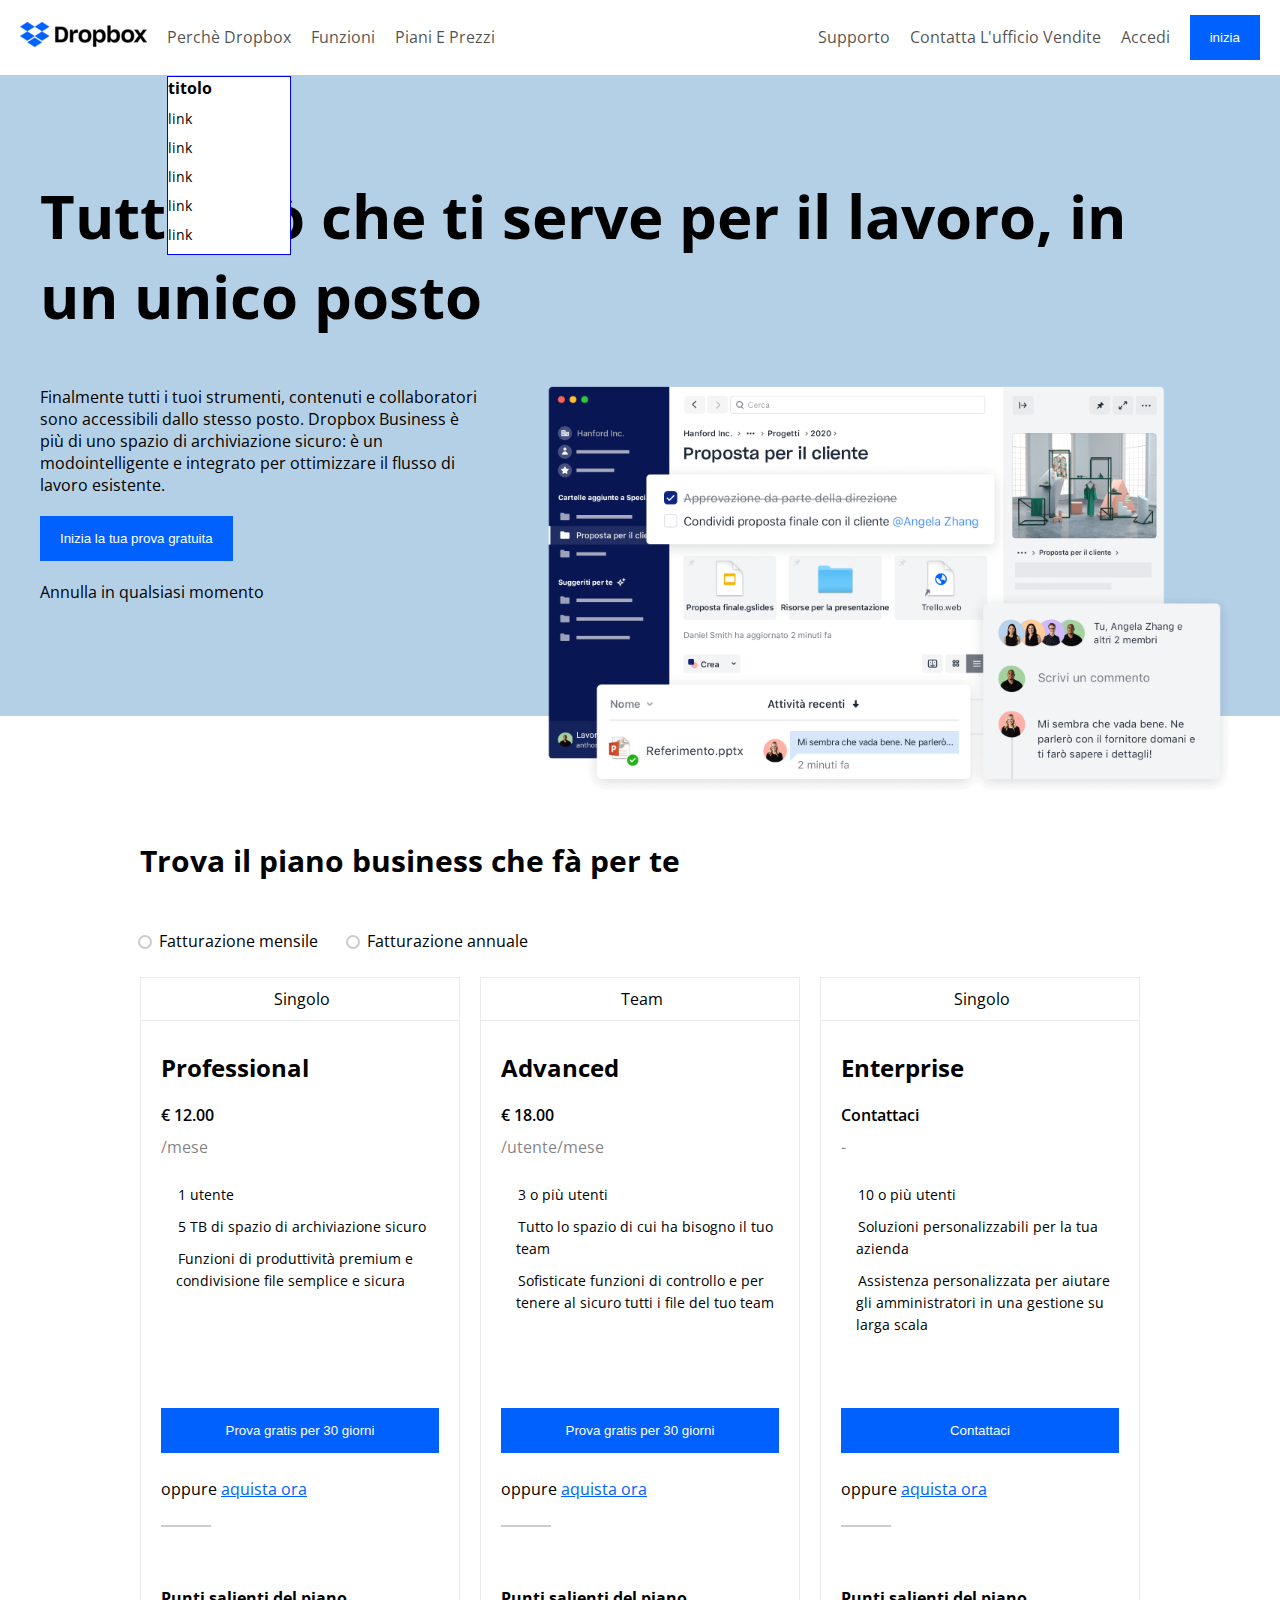
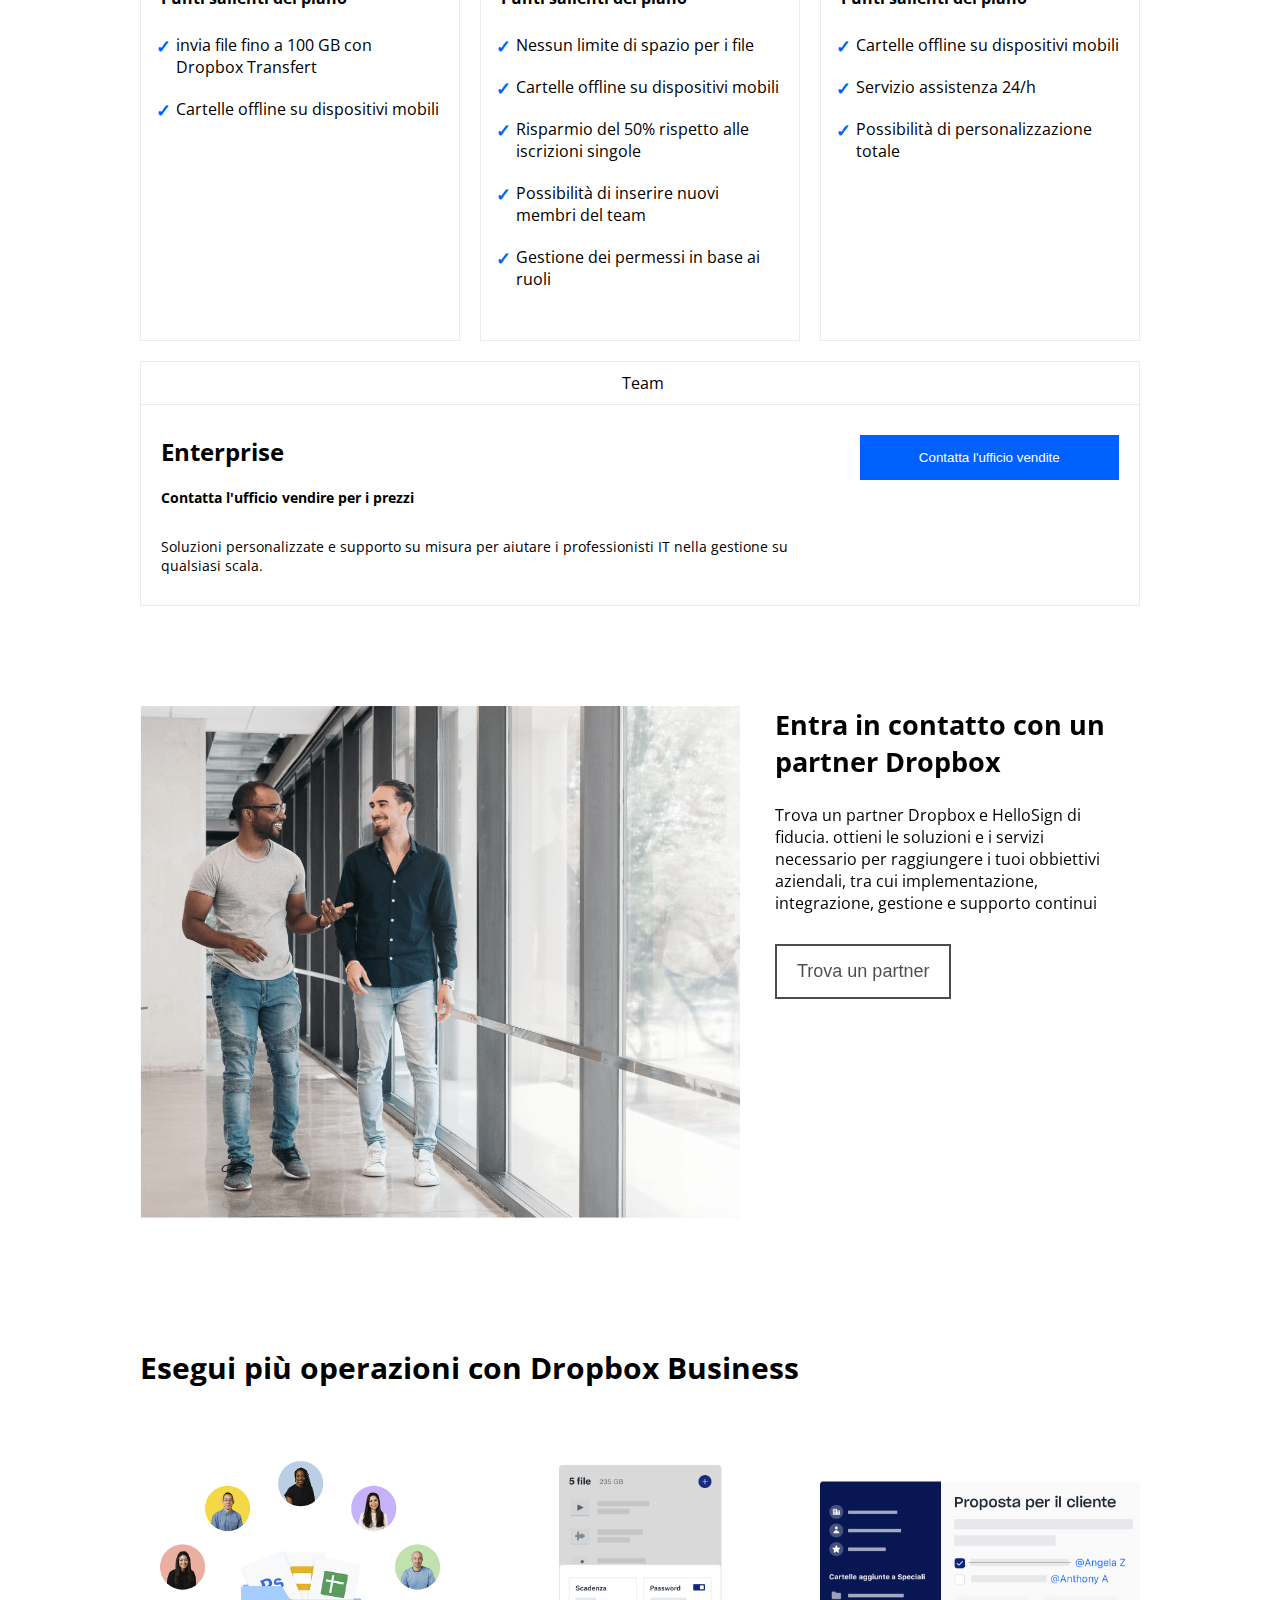
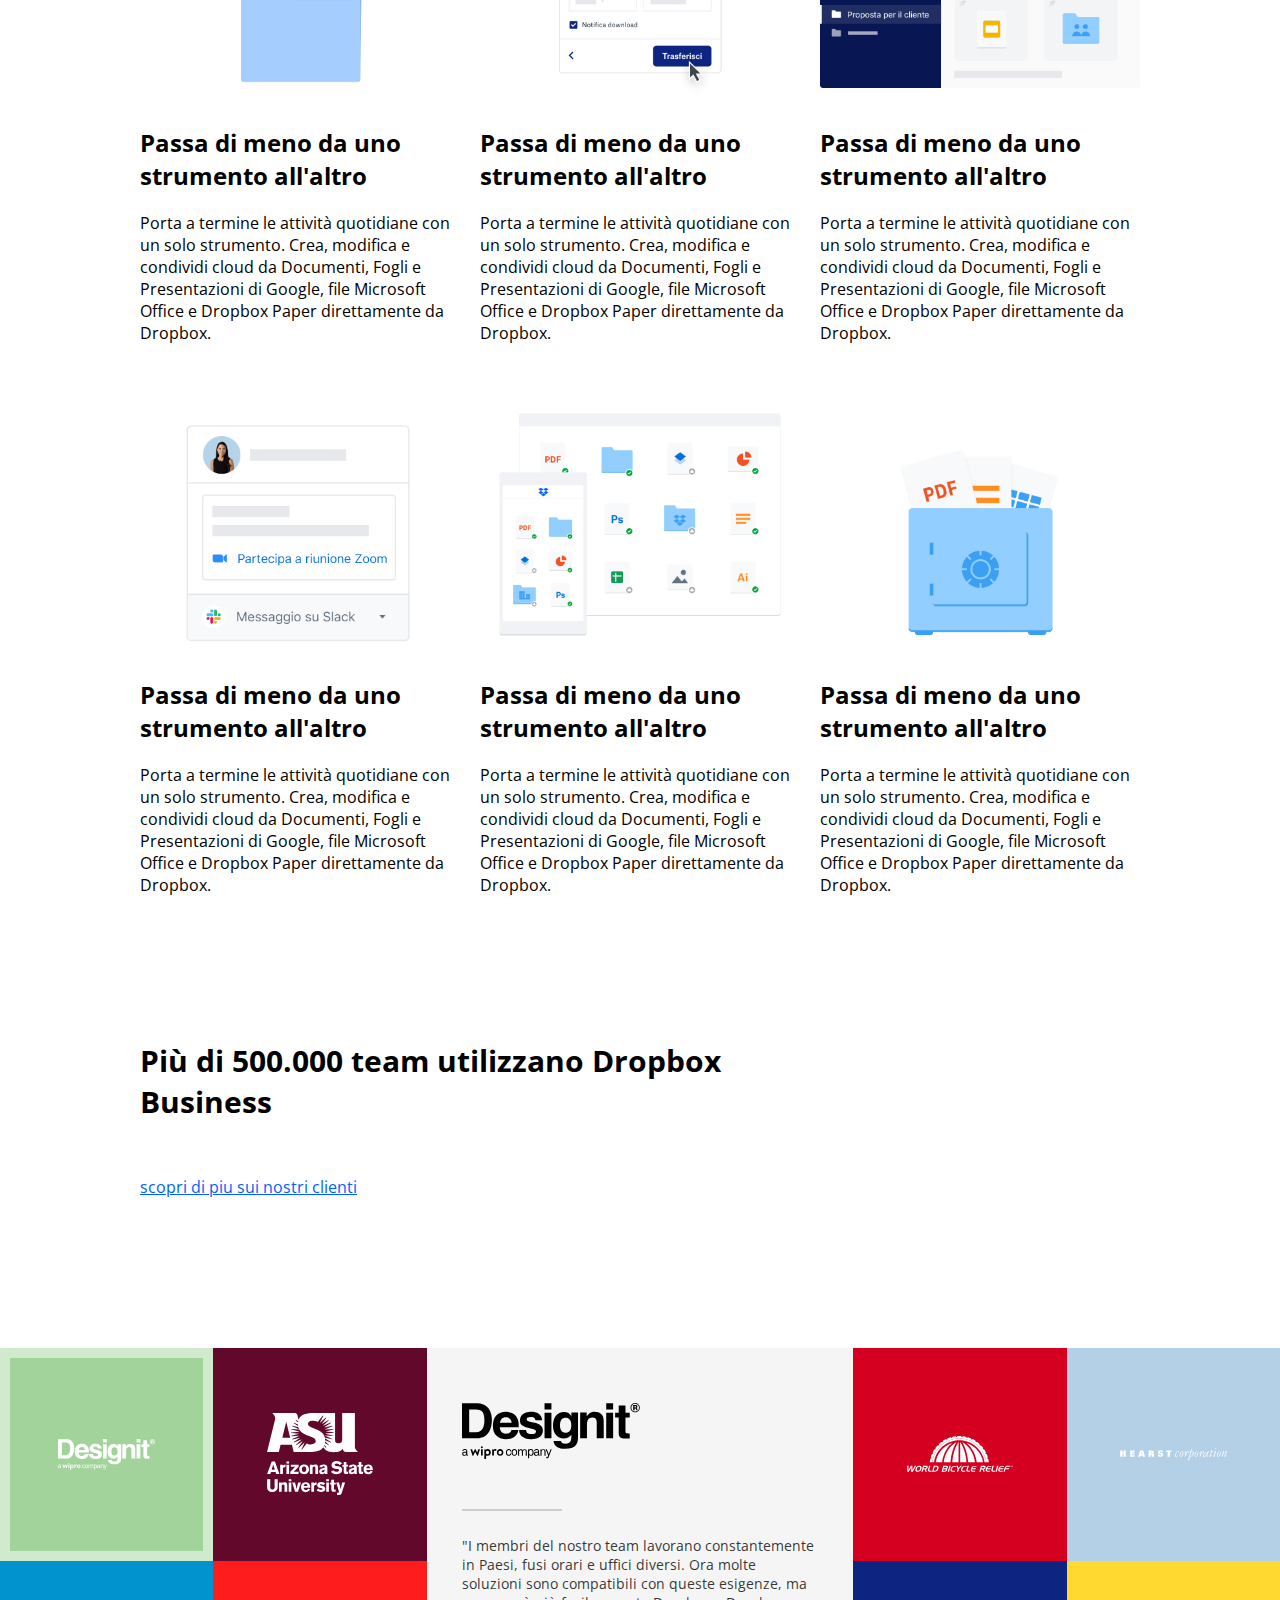
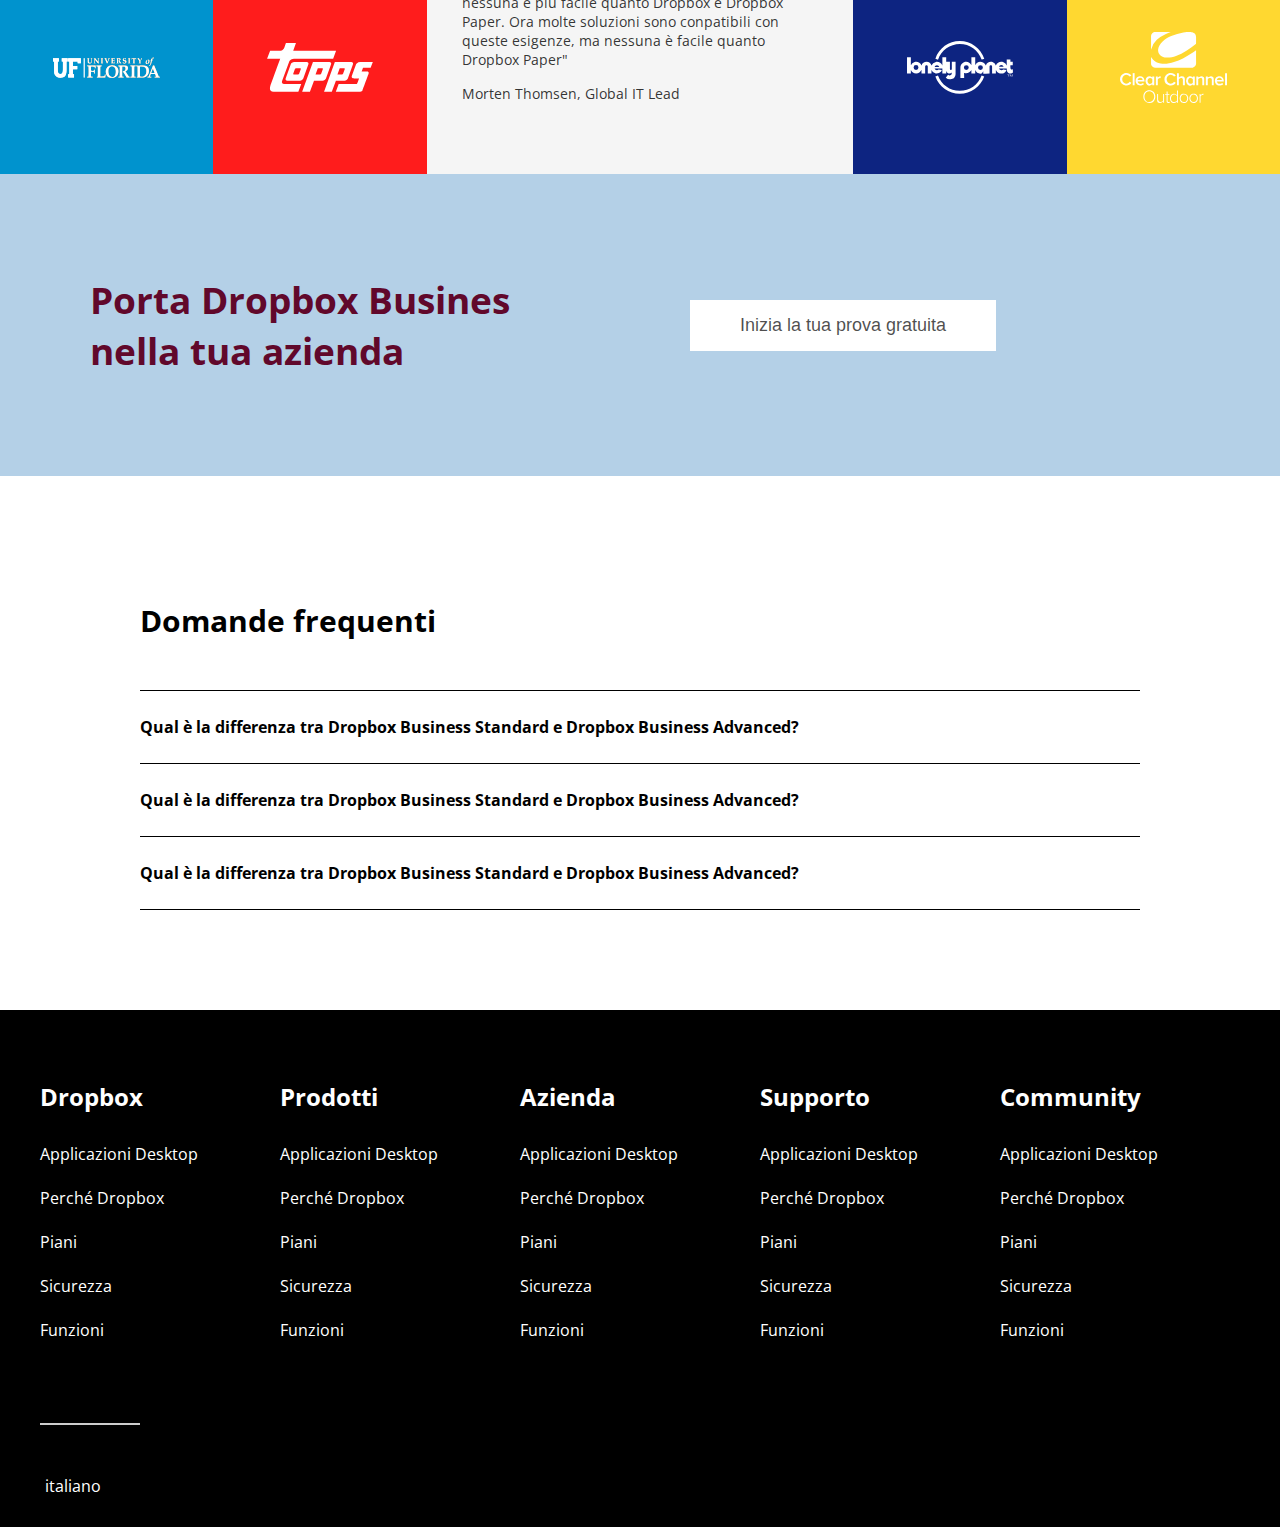
==== bonus/index.html @ 6fab0300 "end exercize end start bonus" ====
<!DOCTYPE html>
<html lang="it">
  <head>
    <!--google font open sans 400/500/700-->
    <link rel="preconnect" href="https://fonts.googleapis.com" />
    <link rel="preconnect" href="https://fonts.gstatic.com" crossorigin />
    <link
      href="https://fonts.googleapis.com/css2?family=Open+Sans:wght@400;500;700&display=swap"
      rel="stylesheet"
    />
    <meta charset="UTF-8" />
    <meta http-equiv="X-UA-Compatible" content="IE=edge" />
    <meta name="viewport" content="width=device-width, initial-scale=1.0" />
    <title>Dropbox</title>
    <!--font awesome-->
    <link
      rel="stylesheet"
      href="https://cdnjs.cloudflare.com/ajax/libs/font-awesome/6.4.0/css/all.min.css"
      integrity="sha512-iecdLmaskl7CVkqkXNQ/ZH/XLlvWZOJyj7Yy7tcenmpD1ypASozpmT/E0iPtmFIB46ZmdtAc9eNBvH0H/ZpiBw=="
      crossorigin="anonymous"
      referrerpolicy="no-referrer"
    />
    <!--style css-->
    <link rel="stylesheet" href="./css/style.css" />
  </head>
  <body>
    <header>
      <nav class="page-nav">
        <ul>
          <li>
            <a id="logo" href="#">
              <img src="./img/logo-small.png" alt="logo droapbox" />
            </a>
          </li>
          <li class="hidden-in">
            <a href="">perchè Dropbox</a>
            <div class="container-hidden">
              <h3 class="hidden-title">titolo</h3>
              <ul class="hidden">
                <li class="active">link</li>
                <li>link</li>
                <li>link</li>
                <li>link</li>
                <li>link</li>
              </ul>
            </div>
          </li>
          <li>
            <a href="">funzioni</a>
          </li>
          <li>
            <a href="">piani e prezzi</a>
          </li>
        </ul>
      </nav>
      <!--end nav page-->
      <nav class="info">
        <ul>
          <li>
            <a href="">supporto</a>
          </li>
          <li>
            <a href="">contatta l'ufficio vendite</a>
          </li>
          <li>
            <a href="">accedi</a>
          </li>
          <li>
            <button class="primary">inizia</button>
          </li>
        </ul>
      </nav>
      <!--end nav support-->
    </header>
    <!--end header-->
    <main>
      <section class="hero">
        <div class="big-container">
          <div class="hero-container">
            <h1 class="title">
              Tutto ciò che ti serve per il lavoro, in un unico posto
            </h1>
            <div class="hero-bottom">
              <div class="left">
                <div class="text">
                  <p>
                    Finalmente tutti i tuoi strumenti, contenuti e collaboratori
                    sono accessibili dallo stesso posto. Dropbox Business è più
                    di uno spazio di archiviazione sicuro: è un modointelligente
                    e integrato per ottimizzare il flusso di lavoro esistente.
                  </p>
                  <button class="primary">Inizia la tua prova gratuita</button>
                  <span> Annulla in qualsiasi momento </span>
                </div>

                <a href="#offers-section">
                  <i class="fa-solid fa-arrow-down hero-icon"></i>
                </a>
              </div>
              <!--hero left-->
              <div class="right">
                <img
                  src="./img/jumbo.png"
                  alt="immagine applicazione Dropbox"
                />
              </div>
              <!--hero right-->
            </div>
            <!--hero buttom-->
          </div>
          <!--hero container-->
        </div>
        <!--big-container-->
      </section>
      <!--end hero section-->

      <section id="offers-section" class="offers">
        <div class="small-container">
          <h2>Trova il piano business che fà per te</h2>
          <div class="plans-tipe">
            <div>
              <input type="radio" name="fatturation" id="monthly" />
              <label for="monthly"> Fatturazione mensile </label>
            </div>
            <!--radio container-->
            <div>
              <input type="radio" name="fatturation" id="annual" />
              <label for="annual"> Fatturazione annuale </label>
            </div>
            <!--radio container-->
          </div>
          <!--end plans tipe-->
          <div class="my-row cards">
            <div class="col-1-3 card">
              <div class="col-title">
                <i class="fa-solid fa-user"></i>
                Singolo
              </div>
              <!--end col title-->
              <div class="offer-description">
                <h3>Professional</h3>
                <span class="price">€ 12.00</span>
                <span class="frequency">/mese</span>

                <ul>
                  <li>
                    <i class="fa-solid fa-user"></i>
                    <span>1 utente</span>
                  </li>
                  <li>
                    <i class="fa-solid fa-folder"></i>
                    <span> 5 TB di spazio di archiviazione sicuro </span>
                  </li>
                  <li>
                    <i class="fa-solid fa-share-nodes"></i>
                    <span>
                      Funzioni di produttività premium e condivisione file
                      semplice e sicura
                    </span>
                  </li>
                </ul>
                <!--end dettails list-->
                <button class="primary">Prova gratis per 30 giorni</button>

                <p>
                  oppure
                  <a class="underline" href="#"> aquista ora </a>
                </p>
              </div>
              <!--end offert description-->
              <div class="more-info">
                <h4 class="title-details">Punti salienti del piano</h4>

                <ul>
                  <li>invia file fino a 100 GB con Dropbox Transfert</li>
                  <li>Cartelle offline su dispositivi mobili</li>
                </ul>
                <!--end info list-->
              </div>
              <!--end more info-->
            </div>
            <!--end card-->
            <div class="col-1-3 card">
              <div class="col-title">
                <i class="fa-solid fa-users"></i>
                Team
              </div>
              <!--end col title-->
              <div class="offer-description">
                <h3>Advanced</h3>
                <span class="price">€ 18.00</span>
                <span class="frequency">/utente/mese</span>

                <ul>
                  <li>
                    <i class="fa-solid fa-users"></i>
                    <span>3 o più utenti</span>
                  </li>
                  <li>
                    <i class="fa-solid fa-folder"></i>
                    <span> Tutto lo spazio di cui ha bisogno il tuo team </span>
                  </li>
                  <li>
                    <i class="fa-solid fa-share-nodes"></i>
                    <span>
                      Sofisticate funzioni di controllo e per tenere al sicuro
                      tutti i file del tuo team
                    </span>
                  </li>
                </ul>
                <!--end dettails list-->
                <button class="primary">Prova gratis per 30 giorni</button>

                <p>
                  oppure
                  <a class="underline" href="#"> aquista ora </a>
                </p>
              </div>
              <!--end offert description-->
              <div class="more-info">
                <h4 class="title-details">Punti salienti del piano</h4>

                <ul>
                  <li>Nessun limite di spazio per i file</li>
                  <li>Cartelle offline su dispositivi mobili</li>
                  <li>Risparmio del 50% rispetto alle iscrizioni singole</li>
                  <li>Possibilità di inserire nuovi membri del team</li>
                  <li>Gestione dei permessi in base ai ruoli</li>
                </ul>
                <!--end info list-->
              </div>
              <!--end more info-->
            </div>
            <!--end card-->
            <div class="col-1-3 card">
              <div class="col-title">
                <i class="fa-solid fa-user"></i>
                Singolo
              </div>
              <!--end col title-->
              <div class="offer-description">
                <h3>Enterprise</h3>
                <span class="price">Contattaci</span>
                <span class="frequency">-</span>

                <ul>
                  <li>
                    <i class="fa-solid fa-user"></i>
                    <span>10 o più utenti</span>
                  </li>
                  <li>
                    <i class="fa-solid fa-folder"></i>
                    <span>Soluzioni personalizzabili per la tua azienda </span>
                  </li>
                  <li>
                    <i class="fa-solid fa-share-nodes"></i>
                    <span>
                      Assistenza personalizzata per aiutare gli amministratori
                      in una gestione su larga scala
                    </span>
                  </li>
                </ul>
                <!--end dettails list-->
                <button class="primary">Contattaci</button>

                <p>
                  oppure
                  <a class="underline" href="#"> aquista ora </a>
                </p>
              </div>
              <!--end offert description-->
              <div class="more-info">
                <h4 class="title-details">Punti salienti del piano</h4>

                <ul>
                  <li>Cartelle offline su dispositivi mobili</li>
                  <li>Servizio assistenza 24/h</li>
                  <li>Possibilità di personalizzazione totale</li>
                </ul>
                <!--end info list-->
                <p></p>
                <p></p>
              </div>
              <!--end more info-->
            </div>
            <!--end card-->

            <div class="col-full card">
              <div class="col-title">
                <i class="fa-solid fa-users"></i>
                Team
              </div>
              <!--end col title-->
              <div class="content-container">
                <div class="card-left">
                  <h3>Enterprise</h3>
                  <h4>Contatta l'ufficio vendire per i prezzi</h4>
                  <p>
                    Soluzioni personalizzate e supporto su misura per aiutare i
                    professionisti IT nella gestione su qualsiasi scala.
                  </p>
                </div>
                <!--end card left-->
                <div class="card-right">
                  <button class="primary">Contatta l'ufficio vendite</button>
                </div>
                <!--end card right-->
              </div>
            </div>
            <!--end full card-->
          </div>
          <!--end my row-->
        </div>
        <!--end small-container-->
      </section>
      <!--end section offers-->

      <section class="contact">
        <div class="small-container flex">
          <div class="left">
            <img
              src="./img/partner.png"
              alt="immagine di due persone chiacchierando in un corridoio "
            />
          </div>
          <div class="right">
            <div class="container-text">
              <h2>Entra in contatto con un partner Dropbox</h2>
              <p>
                Trova un partner Dropbox e HelloSign di fiducia. ottieni le
                soluzioni e i servizi necessario per raggiungere i tuoi
                obbiettivi aziendali, tra cui implementazione, integrazione,
                gestione e supporto continui
              </p>
              <button class="secondary">Trova un partner</button>
            </div>
          </div>
        </div>
        <!--end small container-->
      </section>
      <!--end section contact-->

      <section class="benefits">
        <div class="small-container">
          <h2>Esegui più operazioni con Dropbox Business</h2>
          <div class="my-row">
            <div class="col-1-3">
              <div class="card-top">
                <img src="./img/business-feature-switching-tools.png" alt="" />
              </div>
              <!--end card top-->
              <div class="card-bottom">
                <h3>Passa di meno da uno strumento all'altro</h3>
                <p>
                  Porta a termine le attività quotidiane con un solo strumento.
                  Crea, modifica e condividi cloud da Documenti, Fogli e
                  Presentazioni di Google, file Microsoft Office e Dropbox Paper
                  direttamente da Dropbox.
                </p>
              </div>
              <!--end card bottom-->
            </div>
            <!--end col -->
            <div class="col-1-3">
              <div class="card-top">
                <img src="./img/business-feature-send-files-it.png" alt="" />
              </div>
              <!--end card top-->
              <div class="card-bottom">
                <h3>Passa di meno da uno strumento all'altro</h3>
                <p>
                  Porta a termine le attività quotidiane con un solo strumento.
                  Crea, modifica e condividi cloud da Documenti, Fogli e
                  Presentazioni di Google, file Microsoft Office e Dropbox Paper
                  direttamente da Dropbox.
                </p>
              </div>
              <!--end card bottom-->
            </div>
            <!--end col -->
            <div class="col-1-3">
              <div class="card-top">
                <img src="./img/business-feature-coordinate-it.png" alt="" />
              </div>
              <!--end card top-->
              <div class="card-bottom">
                <h3>Passa di meno da uno strumento all'altro</h3>
                <p>
                  Porta a termine le attività quotidiane con un solo strumento.
                  Crea, modifica e condividi cloud da Documenti, Fogli e
                  Presentazioni di Google, file Microsoft Office e Dropbox Paper
                  direttamente da Dropbox.
                </p>
              </div>
              <!--end card bottom-->
            </div>
            <!--end col -->
            <div class="col-1-3">
              <div class="card-top">
                <img src="./img/business-feature-integrations-it.png" alt="" />
              </div>
              <!--end card top-->
              <div class="card-bottom">
                <h3>Passa di meno da uno strumento all'altro</h3>
                <p>
                  Porta a termine le attività quotidiane con un solo strumento.
                  Crea, modifica e condividi cloud da Documenti, Fogli e
                  Presentazioni di Google, file Microsoft Office e Dropbox Paper
                  direttamente da Dropbox.
                </p>
              </div>
              <!--end card bottom-->
            </div>
            <!--end col -->
            <div class="col-1-3">
              <div class="card-top">
                <img src="./img/business-feature-multi-device.png" alt="" />
              </div>
              <!--end card top-->
              <div class="card-bottom">
                <h3>Passa di meno da uno strumento all'altro</h3>
                <p>
                  Porta a termine le attività quotidiane con un solo strumento.
                  Crea, modifica e condividi cloud da Documenti, Fogli e
                  Presentazioni di Google, file Microsoft Office e Dropbox Paper
                  direttamente da Dropbox.
                </p>
              </div>
              <!--end card bottom-->
            </div>
            <!--end col -->
            <div class="col-1-3">
              <div class="card-top">
                <img src="./img/business-feature-security.png" alt="" />
              </div>
              <!--end card top-->
              <div class="card-bottom">
                <h3>Passa di meno da uno strumento all'altro</h3>
                <p>
                  Porta a termine le attività quotidiane con un solo strumento.
                  Crea, modifica e condividi cloud da Documenti, Fogli e
                  Presentazioni di Google, file Microsoft Office e Dropbox Paper
                  direttamente da Dropbox.
                </p>
              </div>
              <!--end card bottom-->
            </div>
            <!--end col -->
          </div>
          <!--end my row-->
        </div>
        <!--end small container-->
      </section>
      <!--end section benefits-->

      <section class="partners">
        <div class="small-container">
          <h2>Più di 500.000 team utilizzano Dropbox Business</h2>
          <a class="underline" href="#">scopri di piu sui nostri clienti</a>
        </div>
        <div class="partners-container flex">
          <div class="left">
            <div>
              <img src="./img/designit.svg" alt="logo designit" />
            </div>
            <div>
              <img
                src="./img/arizona_state_university.svg"
                alt="logo arizona state university"
              />
            </div>
            <div>
              <img
                src="./img/university_of_florida.svg"
                alt="logo university of florida"
              />
            </div>
            <div>
              <img src="./img/topps.svg" alt="logo topps" />
            </div>
          </div>
          <!--end left-->
          <div class="middle">
            <div class="middle-top">
              <img src="./img/designit.svg" alt="logo designit" />
            </div>
            <!--end middle top-->
            <p>
              "I membri del nostro team lavorano constantemente in Paesi, fusi
              orari e uffici diversi. Ora molte soluzioni sono compatibili con
              queste esigenze, ma nessuna è più facile quanto Dropbox e Dropbox
              Paper. Ora molte soluzioni sono conpatibili con queste esigenze,
              ma nessuna è facile quanto Dropbox Paper"
            </p>
            <p>Morten Thomsen, Global IT Lead</p>
          </div>
          <!--end middle-->
          <div class="right">
            <div>
              <img
                src="./img/world_bicycle_relief.svg"
                alt="logo world bicycle relief"
              />
            </div>
            <div>
              <img src="./img/hearst_corp.svg" alt="logo hearst corp" />
            </div>
            <div>
              <img src="./img/lonely_planet.svg" alt="logo lonely planet " />
            </div>
            <div>
              <img src="./img/clear_channel.svg" alt="logo clear channel" />
            </div>
          </div>
          <!--end right-->
        </div>
        <div class="partners-bottom flex">
          <div class="left">
            <h3>Porta Dropbox Busines nella tua azienda</h3>
          </div>
          <div class="right">
            <button class="tertiary">Inizia la tua prova gratuita</button>
          </div>
        </div>
      </section>
      <!--end section partners-->

      <section class="faq">
        <div class="small-container">
          <h2>Domande frequenti</h2>
          <div class="questions-list">
            <div class="question">
              <span>
                Qual è la differenza tra Dropbox Business Standard e Dropbox
                Business Advanced?
              </span>
              <i class="fa-solid fa-chevron-down"></i>
            </div>
            <!--end question-->
            <div class="question">
              <span>
                Qual è la differenza tra Dropbox Business Standard e Dropbox
                Business Advanced?
              </span>
              <i class="fa-solid fa-chevron-down"></i>
            </div>
            <!--end question-->
            <div class="question">
              <span>
                Qual è la differenza tra Dropbox Business Standard e Dropbox
                Business Advanced?
              </span>
              <i class="fa-solid fa-chevron-down"></i>
            </div>
            <!--end question-->
          </div>
          <!--end questions list-->
        </div>
        <!--end small container-->
      </section>
      <!--end section faq-->
    </main>
    <!--end main-->
    <footer>
      <div class="big-container">
        <div class="my-row">
          <div class="col-1-5">
            <h3>Dropbox</h3>
            <ul>
              <li>
                <a href="">
                  <span>Applicazioni desktop</span>
                </a>
              </li>
              <li>
                <a href="">
                  <span> Perché Dropbox</span>
                </a>
              </li>
              <li>
                <a href="">
                  <span>Piani</span>
                </a>
              </li>
              <li>
                <a href="">
                  <span> Sicurezza </span>
                </a>
              </li>
              <li>
                <a href="">
                  <span> funzioni </span>
                </a>
              </li>
            </ul>
          </div>
          <!--end col -->
          <div class="col-1-5">
            <h3>Prodotti</h3>
            <ul>
              <li>
                <a href="">
                  <span>Applicazioni desktop</span>
                </a>
              </li>
              <li>
                <a href="">
                  <span> Perché Dropbox</span>
                </a>
              </li>
              <li>
                <a href="">
                  <span>Piani</span>
                </a>
              </li>
              <li>
                <a href="">
                  <span> Sicurezza </span>
                </a>
              </li>
              <li>
                <a href="">
                  <span> funzioni </span>
                </a>
              </li>
            </ul>
          </div>
          <!--end col -->
          <div class="col-1-5">
            <h3>Azienda</h3>
            <ul>
              <li>
                <a href="">
                  <span>Applicazioni desktop</span>
                </a>
              </li>
              <li>
                <a href="">
                  <span> Perché Dropbox</span>
                </a>
              </li>
              <li>
                <a href="">
                  <span>Piani</span>
                </a>
              </li>
              <li>
                <a href="">
                  <span> Sicurezza </span>
                </a>
              </li>
              <li>
                <a href="">
                  <span> funzioni </span>
                </a>
              </li>
            </ul>
          </div>
          <!--end col -->
          <div class="col-1-5">
            <h3>Supporto</h3>
            <ul>
              <li>
                <a href="">
                  <span>Applicazioni desktop</span>
                </a>
              </li>
              <li>
                <a href="">
                  <span> Perché Dropbox</span>
                </a>
              </li>
              <li>
                <a href="">
                  <span>Piani</span>
                </a>
              </li>
              <li>
                <a href="">
                  <span> Sicurezza </span>
                </a>
              </li>
              <li>
                <a href="">
                  <span> funzioni </span>
                </a>
              </li>
            </ul>
          </div>
          <!--end col -->
          <div class="col-1-5">
            <h3>Community</h3>
            <ul>
              <li>
                <a href="">
                  <span>Applicazioni desktop</span>
                </a>
              </li>
              <li>
                <a href="">
                  <span> Perché Dropbox</span>
                </a>
              </li>
              <li>
                <a href="">
                  <span>Piani</span>
                </a>
              </li>
              <li>
                <a href="">
                  <span> Sicurezza </span>
                </a>
              </li>
              <li>
                <a href="">
                  <span> funzioni </span>
                </a>
              </li>
            </ul>
          </div>
          <!--end col -->
        </div>
        <!--my-row-->
        <div class="linguage-container">
          <i class="fa-solid fa-earth-americas"></i>
          <span>italiano</span>
          <i class="fa-solid fa-chevron-up"></i>
        </div>
      </div>
      <!--end big container-->
    </footer>
    <!--end footer -->
  </body>
</html>
---- bonus/css/style.css ----
/*------------
Reset
-------------*/
* {
  margin: 0;
  padding: 0;
  box-sizing: border-box;
  -webkit-font-smoothing: antialiased;
  -moz-osx-font-smoothing: grayscale;
}

:root {
  font-size: 62.5%;
  scroll-behavior: smooth;
}

body {
  font-size: 1.6rem;
  font-family: "Open Sans", sans-serif;
}

/*------------
Generals
-------------*/
.big-container {
  max-width: 120rem;
  margin-inline: auto;
}

.small-container {
  max-width: 100rem;
  margin-inline: auto;
}

.flex {
  display: flex;
}

section:not(section.hero) {
  margin-block: 10rem;
}

button {
  border: none;
  background-color: transparent;
  padding: 1.5rem 2rem;
  color: #fff;
  cursor: pointer;
}

button.primary {
  background-color: #0061ff;
  transition: background-color 500ms ease-in-out;
}

button.secondary {
  color: rgba(0, 0, 0, 0.7);
  border: 0.2rem solid rgba(0, 0, 0, 0.7);
  transition: background-color 500ms ease-in-out, color 500ms ease-in-out;
}

button.tertiary {
  color: rgba(0, 0, 0, 0.7);
  background-color: #fff;
  transition: background-color 500ms ease-in-out, color 500ms ease-in-out;
  font-size: 1.8rem;
}

ul {
  list-style: none;
}

a {
  text-decoration: none;
}

img {
  width: 100%;
}

.underline {
  text-decoration: underline;
  color: #0061ff;
}

.hidden-in {
  position: relative;
}

.container-hidden {
  border: 1px solid blue;
  width: 100%;
  position: absolute;
  top: 5rem;
  left: 0;
  background-color: #fff;
}

.hidden {
  flex-direction: column;
  align-items: flex-start;
}

.hidden-title {
  font-size: 1.6rem;
}

.hidden li {
  font-size: 1.4rem;
  margin-left: 0;
  margin-bottom: 1rem;
}

.hidden li:first-of-type {
  margin-top: 1rem;
}

.my-row {
  display: flex;
  flex-wrap: wrap;
}

.col-1-3 {
  width: calc(100% / 3);
}

.col-1-5 {
  width: calc(100% / 5);
}

section h2 {
  font-size: 3rem;
  padding-block: 2.4rem;
}

/*------------
Header
-------------*/
header {
  display: flex;
  align-items: center;
  justify-content: space-between;
  background-color: #fff;
  border-bottom: 0.1rem solid #b4d0e7;
  position: sticky;
  top: 0;
  z-index: 10;
}
header > * {
  padding: 1.5rem 2rem;
}

header nav ul {
  display: flex;
  align-items: center;
}

header nav ul li a {
  text-transform: capitalize;
  color: rgba(0, 0, 0, 0.7);
}

header nav ul li + li {
  margin-left: 2rem;
}

/*------------
Main
-------------*/
section.hero {
  background-color: #b4d0e7;
}

section.hero .hero-container {
  position: relative;
  top: 8rem;
}

section.hero .hero-container h1.title {
  font-size: 6rem;
  line-height: 8rem;
  padding-block: 2rem;
  margin-bottom: 3rem;
  padding-right: 5rem;
}

section.hero .hero-container .hero-bottom {
  display: flex;
}

section.hero .hero-container .hero-bottom .left {
  width: 40%;
  padding-right: 4rem;
  display: flex;
  flex-direction: column;
  justify-content: space-between;
}

section.hero .hero-container .hero-bottom .left p {
  margin-bottom: 2rem;
}

section.hero .hero-container .hero-bottom .left span {
  margin-top: 2rem;
  display: block;
  margin-bottom: 2rem;
}

section.hero .hero-container .hero-bottom .left a {
  padding: 1rem;
}
section.hero .hero-container .hero-bottom .left .hero-icon {
  margin-bottom: 10rem;
  font-size: 4rem;
  color: #000;
}

section.hero .hero-container .hero-bottom .right {
  width: 60%;
}

/*------------
section offerts 
-------------*/
.offers .plans-tipe {
  display: flex;
}

.offers .plans-tipe > * {
  margin-block: 2.5rem;
}

.offers .plans-tipe div:nth-child(2) {
  margin-left: 3rem;
}

.offers .plans-tipe * {
  cursor: pointer;
}

.offers .plans-tipe input[type="radio"] {
  appearance: none;
}

.offers .plans-tipe input[type="radio"]::after {
  content: "";
  width: 1rem;
  height: 1rem;
  display: inline-block;
  border-radius: 50%;
  background-color: #fff;
  outline: 0.2rem solid #ccc;
  margin-right: 0.5rem;
}

.offers .plans-tipe input[type="radio"]:checked:after {
  outline: 0.5rem solid #0061ff;
}

/*-----------
cards planes
------------*/
.my-row.cards {
  margin-inline: -1rem;
}
.col-1-3.card {
  width: calc((100% / 3) - 2rem);
  margin-inline: 1rem;
  border: 0.1rem solid #ebebec;
}

.col-title {
  text-align: center;
  padding-block: 1rem;
  border-bottom: 0.1rem solid #ebebec;
}

.col-title i {
  margin-right: 0.5rem;
}

.offer-description,
.more-info {
  padding: 3rem 2rem;
}

.offer-description::after {
  content: "";
  width: 5rem;
  height: 0.15rem;
  display: block;
  margin-top: 2.5rem;
  background-color: #ccc;
}

.offer-description h3 {
  font-size: 2.4rem;
  margin-bottom: 2rem;
}

.offer-description > span {
  margin-block: 1rem;
  display: block;
}

.offer-description span.price {
  font-weight: 600;
}

.offer-description span.frequency {
  display: block;
  color: rgba(0, 0, 0, 0.5);
  margin-bottom: 2.5rem;
}

.offer-description ul {
  min-height: 20rem;
}
.offer-description ul li {
  margin-bottom: 1rem;
  position: relative;
  padding-left: 1.5rem;
}

.offer-description ul li i {
  position: absolute;
  top: 0.5rem;
  left: -0.7rem;
}

.offer-description ul li span {
  font-size: 1.4rem;
  padding-left: 0.2rem;
}

.offer-description button.primary {
  margin-block: 2.5rem;
  width: 100%;
}

.more-info .title-details {
  font-weight: 700;
  margin-bottom: 2.5rem;
}

.more-info ul li {
  margin-bottom: 2rem;
  padding-left: 1.5rem;
  position: relative;
}

.more-info ul li::before {
  content: "\2713";
  display: inline-block;
  margin-right: 0.5rem;
  position: absolute;
  left: -0.5rem;
  color: #0061ff;
  font-weight: 700;
  font-size: 1.8rem;
}

/*-----card full-------*/
.col-full.card {
  width: calc(100% - 2rem);
  margin-inline: 1rem;
  margin-top: 2rem;
  border: 0.1rem solid #ebebec;
}

.col-full.card .content-container {
  display: flex;
}

.col-full.card .content-container .card-left,
.col-full.card .content-container .card-right {
  padding: 3rem 2rem;
}

.col-full.card .content-container .card-left {
  width: 70%;
}

.col-full.card .content-container .card-right {
  width: 30%;
}

.col-full.card .content-container .card-right button.primary {
  width: 100%;
}

.card-left h3 {
  font-size: 2.4rem;
  margin-bottom: 2rem;
}

.card-left h4 {
  margin-bottom: 3rem;
  font-size: 1.4rem;
}

.card-left p {
  font-size: 1.4rem;
}

/*------------
Section contact
-------------*/
.contact .left {
  width: 60%;
}

.contact .right {
  width: 40%;
  padding-inline: 3.5rem;
}

.contact .right .container-text {
  position: sticky;
  top: 8rem;
}

.contact .right h2 {
  font-size: 2.7rem;
  padding-top: 0;
}

.contact .right p {
  margin-bottom: 3rem;
}

.contact .right button.secondary {
  font-size: 1.8rem;
}

/*------------
section benefits
-------------*/
.benefits .my-row {
  margin-inline: -1rem;
}
.benefits .col-1-3 {
  width: calc((100% / 3) - 2rem);
  margin-inline: 1rem;
  margin-top: 3rem;
}

.benefits .col-1-3 .card-bottom h3 {
  margin-block: 2rem;
  font-size: 2.4rem;
}

.benefits .col-1-3 .card-bottom p {
  margin-block: 2rem;
}
/*------------
section partners
-------------*/
.partners h2 {
  max-width: 600px;
}
.partners a.underline {
  display: inline-block;
  margin-top: 3rem;
}
.partners .partners-container {
  height: calc(100vw / 3);
  margin-top: 15rem;
}

.partners .partners-container > * {
  width: calc(100% / 3);
  height: 100%;
}

.partners .partners-container .left,
.partners .partners-container .right {
  display: flex;
  flex-wrap: wrap;
}

.partners .partners-container .left > *,
.partners .partners-container .right > * {
  width: 50%;
  height: 50%;
  display: flex;
  align-items: center;
  justify-content: center;
}

.partners .partners-container .left img,
.partners .partners-container .right img {
  width: 50%;
  filter: invert(1);
}

.partners .partners-container .middle img {
  width: 50%;
  margin-block: 2rem;
}

.partners .partners-container .middle {
  padding: 3.5rem;
  background-color: #f5f5f5;
}

.partners .partners-container .middle .middle-top::after {
  content: "";
  width: 100px;
  height: 0.15rem;
  margin-block: 2.5rem;
  background-color: #ccc;
  display: block;
}

.partners .partners-container .middle p {
  font-size: 1.4rem;
  margin-bottom: 1.5rem;
  color: rgba(0, 0, 0, 0.8);
}

.partners .partners-container .left div:nth-child(1) {
  background-color: #a2d39b;
  border: 1rem solid #d1e9cd;
}

.partners .partners-container .left div:nth-child(2) {
  background-color: #61082b;
}

.partners .partners-container .left div:nth-child(3) {
  background-color: #0093ce;
}

.partners .partners-container .left div:nth-child(4) {
  background-color: #ff1c1c;
}

.partners .partners-container .right div:nth-child(1) {
  background-color: #d5001f;
}

.partners .partners-container .right div:nth-child(2) {
  background-color: #b4d0e7;
}

.partners .partners-container .right div:nth-child(3) {
  background-color: #0d2481;
}

.partners .partners-container .right div:nth-child(4) {
  background-color: #ffd830;
}

.partners .partners-bottom {
  background-color: #b4d0e7;
}

.partners .partners-bottom > * {
  width: 50%;
  padding: 10rem 5rem;
  display: flex;
  align-items: center;
}

.partners .partners-bottom .left {
  justify-content: flex-end;
  font-size: 3.2rem;
}

.partners .partners-bottom .left h3 {
  max-width: 500px;
  color: #61082b;
}

.partners .partners-bottom .right button.tertiary {
  padding-inline: 5rem;
}
/*------------
section faq
-------------*/
.questions-list {
  padding-top: 2.5rem;
}

.questions-list .question {
  padding-block: 2.5rem;
  padding-right: 2rem;
  display: flex;
  align-items: center;
  justify-content: space-between;
  font-weight: 700;
  transition: background-color 500ms ease-in-out;
}

.questions-list .question i {
  font-size: 1.2rem;
  transition: transform 500ms ease-in-out;
}

.questions-list .question:nth-child(1) {
  border-top: 0.1rem solid #000;
  border-bottom: 0.1rem solid #000;
}

.questions-list .question + .question {
  border-bottom: 0.1rem solid #000;
}

.questions-list .question:last-child {
  border-top: none;
  border-bottom: 0.1rem solid #000;
}
/*------------
footer
-------------*/
footer {
  background-color: #000;
  color: #fff;
}

footer .my-row::after {
  content: "";
  display: block;
  width: 10rem;
  height: 0.2rem;
  margin-block: 2rem;
  background-color: #ccc;
}

footer .col-1-5 {
  padding-block: 5rem;
}

footer h3 {
  padding-block: 2rem;
  font-size: 2.4rem;
}

footer ul li a {
  width: 100%;
  display: inline-block;
  color: #fff;
  padding-block: 1rem;
  padding-right: 2rem;
  text-transform: capitalize;
}

footer ul li a span {
  display: inline-block;
}

footer .linguage-container {
  padding-block: 3rem;
}

footer .linguage-container i {
  font-size: 1.4rem;
}

footer .linguage-container i:first-of-type {
  margin-right: 0.5rem;
}

/*------------
Animations / effects
-------------*/
button.primary:hover {
  background-color: #3781f8;
}

button.secondary:hover {
  background-color: rgba(0, 0, 0, 0.7);
  color: #fff;
  border: 0.2rem solid rgba(0, 0, 0, 0.7);
}

button.tertiary:hover {
  background-color: #3781f8;
  color: #fff;
}

header nav ul li a::after {
  content: "";
  width: 100%;
  height: 0.2rem;
  position: relative;
  top: 1.5rem;
  opacity: 0;
  display: block;
  background-color: #0061ff;
  transition: top 800ms ease-in-out, opacity 800ms ease-in-out;
}

header nav ul li:hover a:not(#logo):after {
  top: 0.3rem;
  opacity: 1;
}

footer ul li a span::after {
  content: "";
  width: 0;
  height: 0.2rem;
  position: relative;
  top: 0.8rem;
  display: block;
  background-color: #0061ff;
  transition: width 800ms ease-in-out;
}
footer ul li:hover a span::after {
  width: 100%;
}
.questions-list .question:hover {
  background-color: rgba(0, 0, 0, 0.1);
}

.questions-list .question:hover i {
  transform: rotate(-90deg);
}

/*------------
Debug
-------------*/
/* .debug header {
  border: 1px solid red;
} */
/*
.debug header > * {
  background-color: blueviolet;
} */

/* .debug section.hero {
  height: 60vh;
} */
/* .debug section.hero .big-container {
  border: 1px solid blue;
  min-height: 100%;
}

.debug section.hero .big-container > * {
  border: 1px solid green;
}

.debug section.hero .title {
  font-weight: bold;
}

.debug section.hero .hero-container .hero-bottom > * {
  border: 1px solid black;
} */

/* .debug .benefits .my-row {
  border: 1px solid red;
}

.debug .benefits .my-row .col-1-3 {
  border: 1px solid blue;
}

.debug .benefits .my-row .col-1-3 > * {
  background-color: aqua;
  border: 1px solid green;
} */
/* .debug .partners .partners-container {
  border: 1px solid red;
}

.debug .partners .partners-container > * {
  border: 1px solid green;
}

.debug .partners .partners-container .left > *,
.debug .partners .partners-container .right > * {
  border: 1px solid blue;
  background-color: aqua;
} */
/* 
.debug .questions-list {
  border: 1px solid red;
} */

/* .debug footer > * {
  border: 1px solid blue;
}

.debug footer .my-row > * {
  border: 1px solid red;
}

.debug footer .linguage-container {
  background-color: #a2d39b;
} */
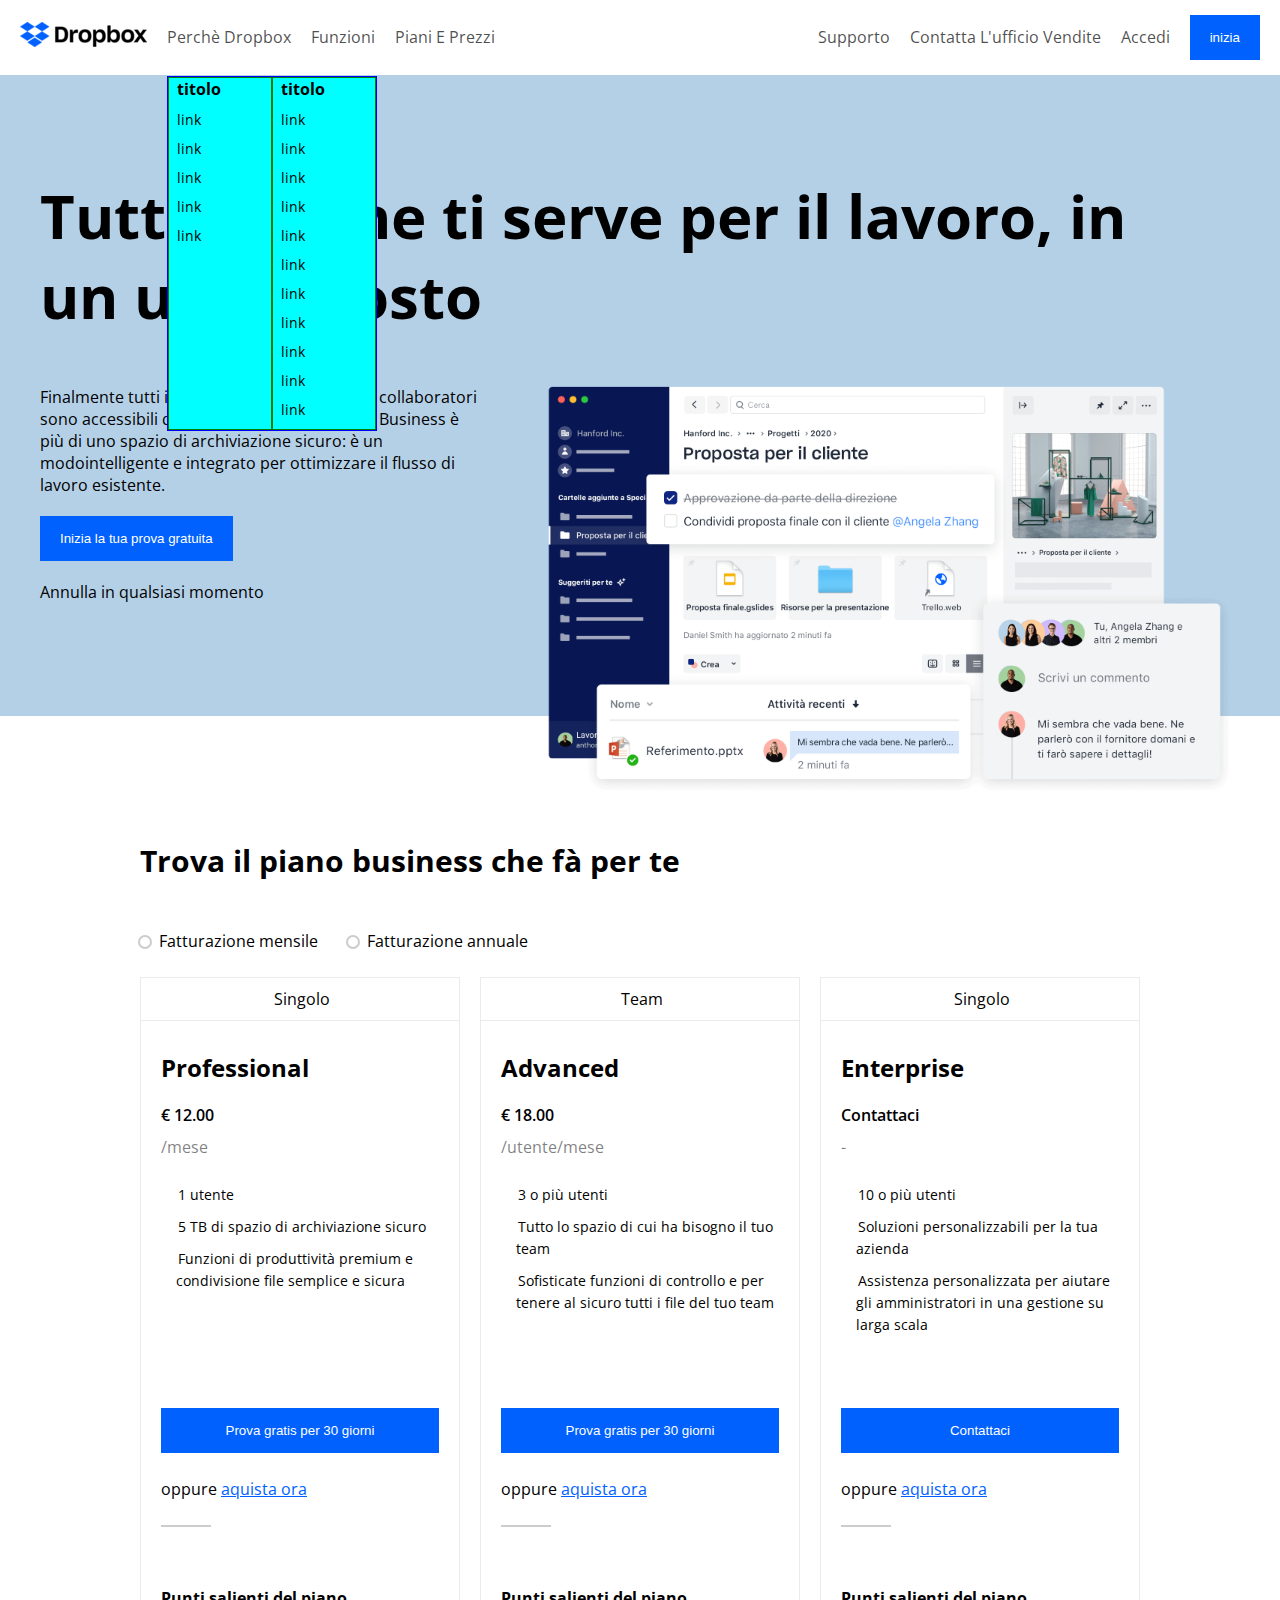
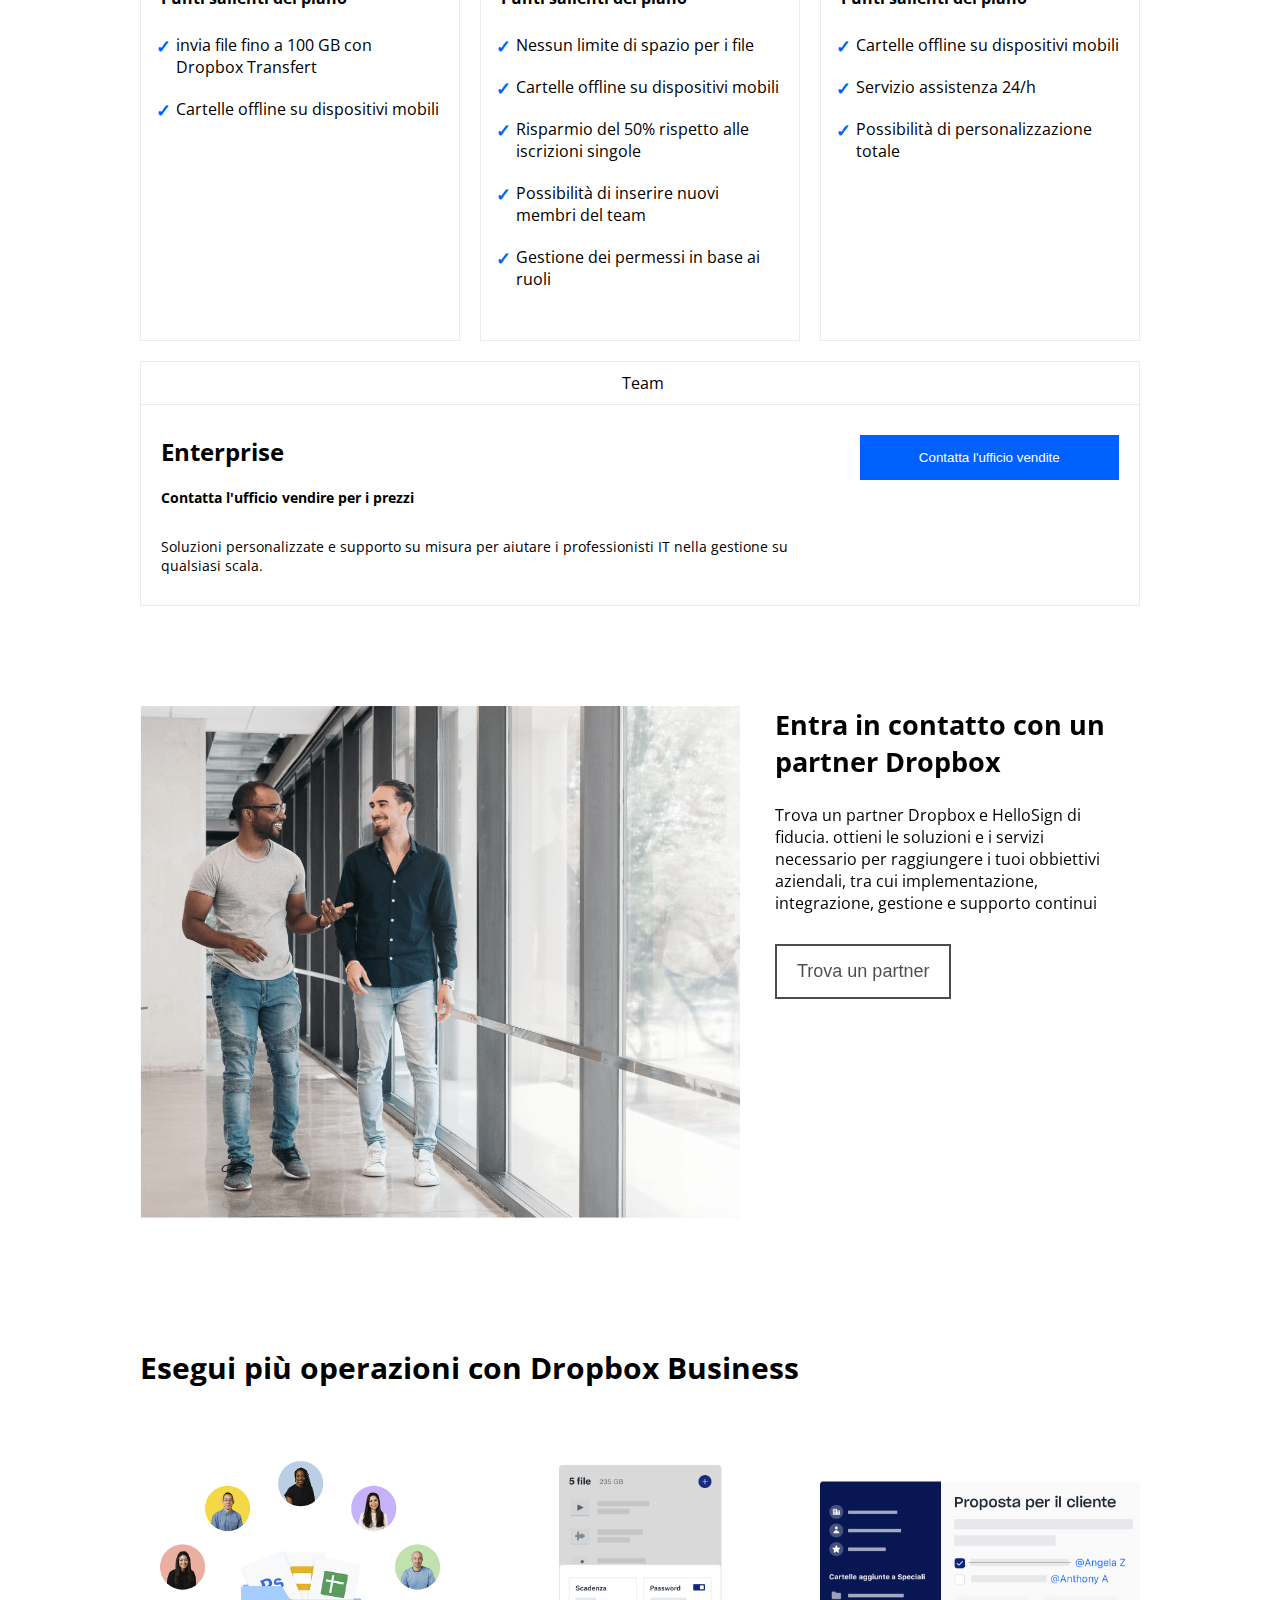
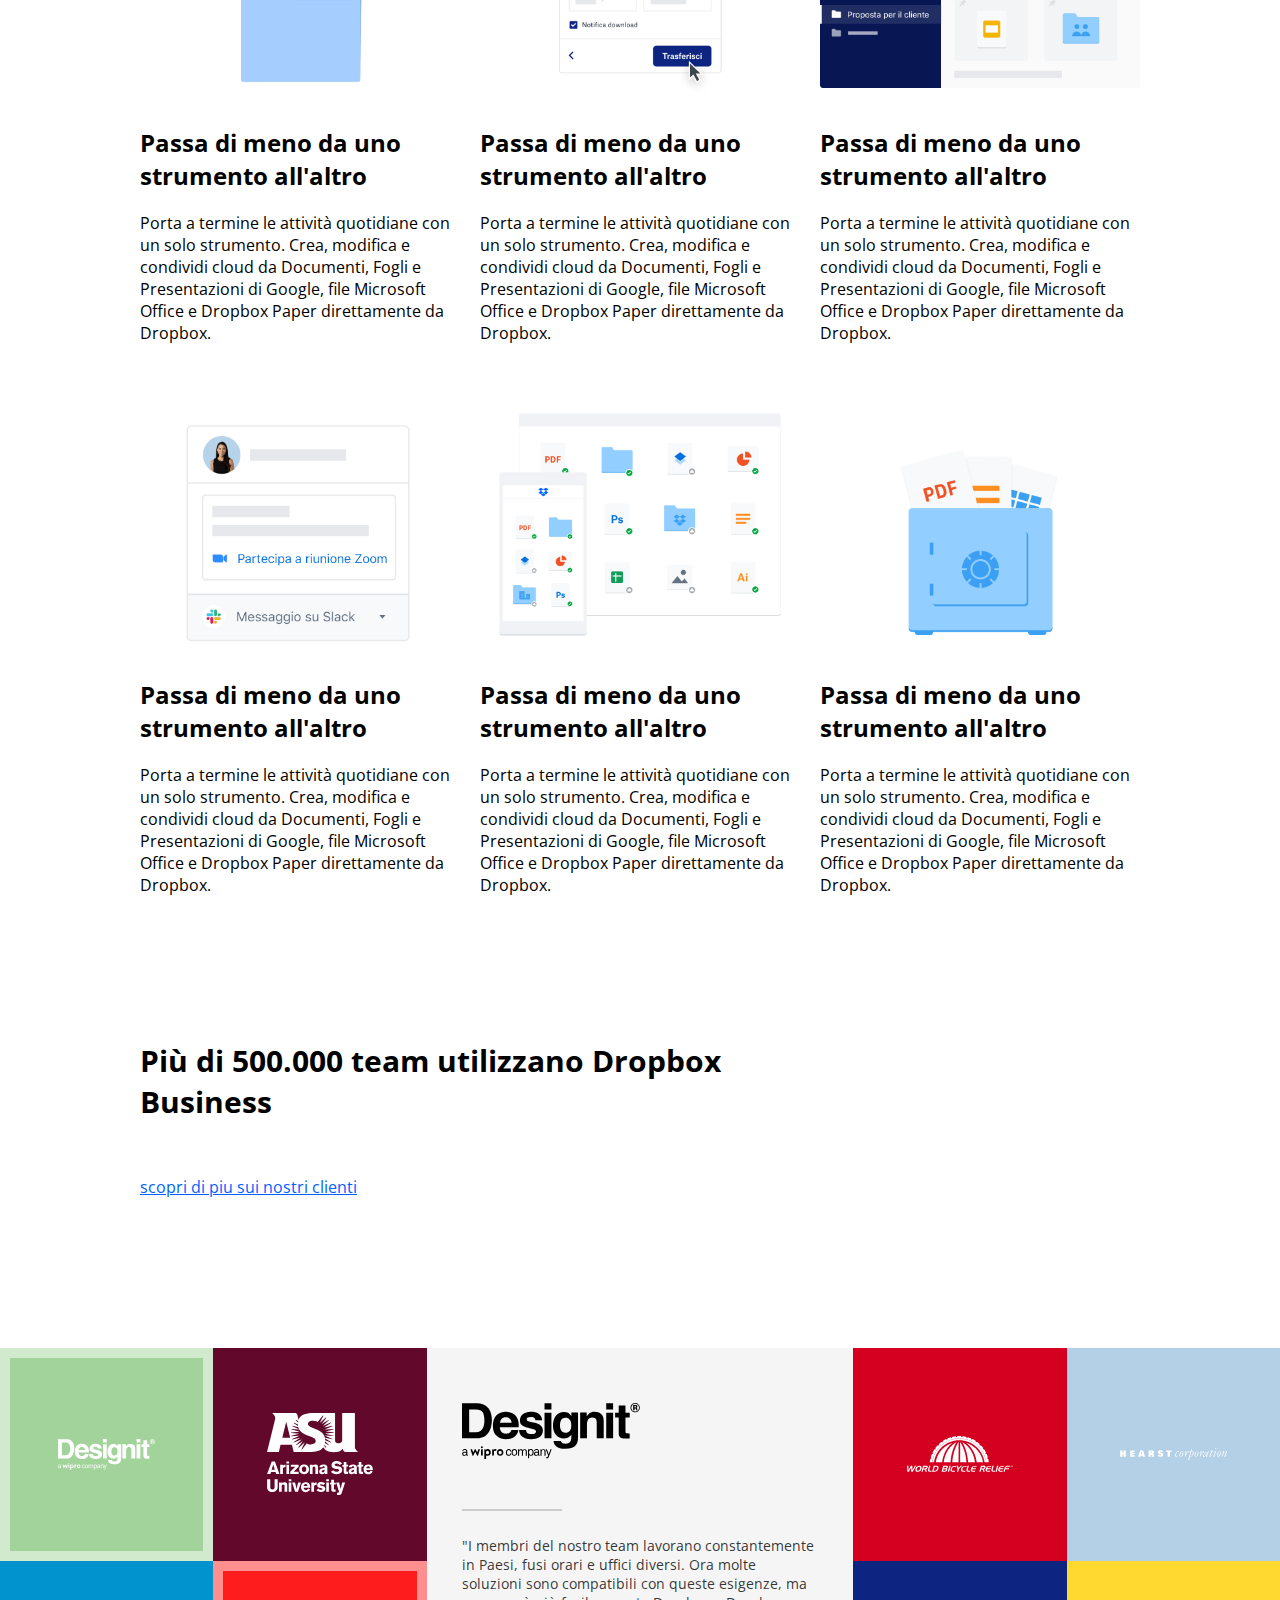
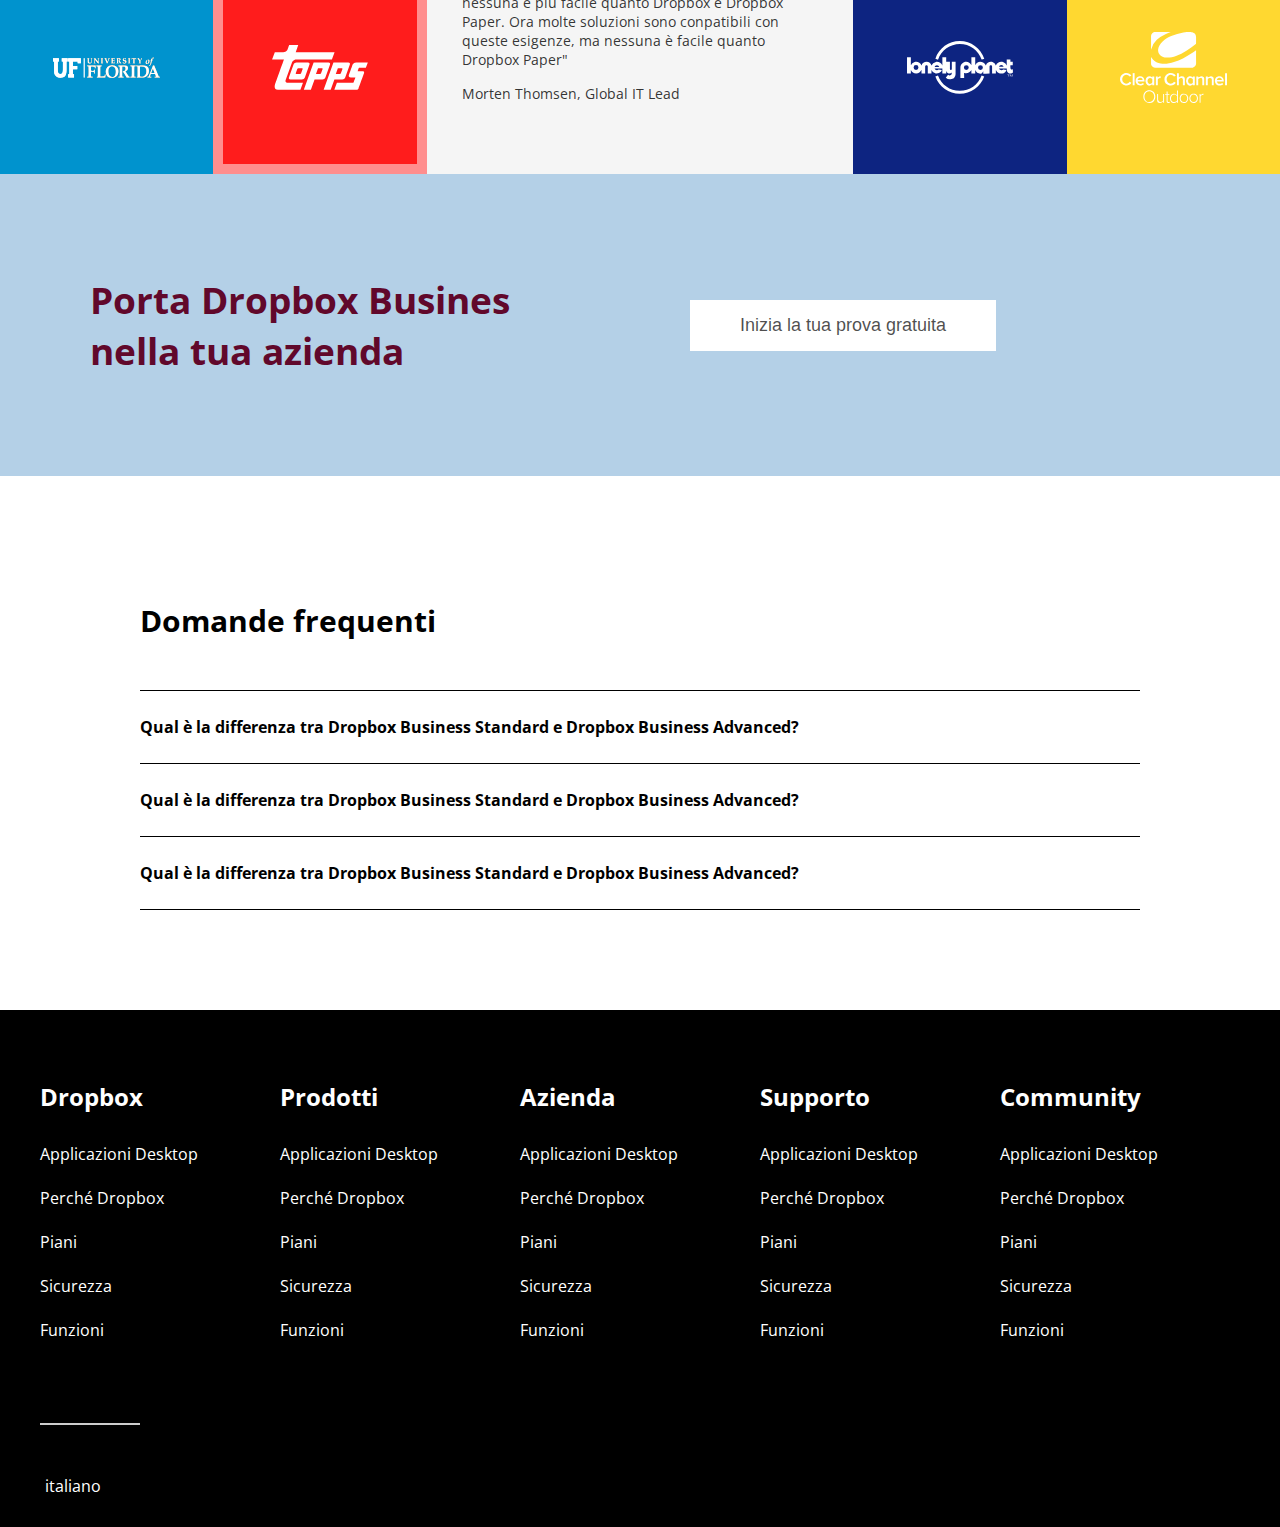
==== commit feccce00: "add hidden list strutture to header" ====
--- a/bonus/index.html
+++ b/bonus/index.html
@@ -23,7 +23,7 @@
     <!--style css-->
     <link rel="stylesheet" href="./css/style.css" />
   </head>
-  <body>
+  <body class="debug">
     <header>
       <nav class="page-nav">
         <ul>
@@ -35,15 +35,36 @@
           <li class="hidden-in">
             <a href="">perchè Dropbox</a>
             <div class="container-hidden">
-              <h3 class="hidden-title">titolo</h3>
-              <ul class="hidden">
-                <li class="active">link</li>
-                <li>link</li>
-                <li>link</li>
-                <li>link</li>
-                <li>link</li>
-              </ul>
-            </div>
+              <div class="left-content">
+                <h3 class="hidden-title">titolo</h3>
+                <ul class="hidden">
+                  <li class="active">link</li>
+                  <li>link</li>
+                  <li>link</li>
+                  <li>link</li>
+                  <li>link</li>
+                </ul>
+              </div>
+              <!--container content left-->
+              <div class="right-content">
+                <h3 class="hidden-title">titolo</h3>
+                <ul class="hidden">
+                  <li class="active">link</li>
+                  <li>link</li>
+                  <li>link</li>
+                  <li>link</li>
+                  <li>link</li>
+                  <li>link</li>
+                  <li>link</li>
+                  <li>link</li>
+                  <li>link</li>
+                  <li>link</li>
+                  <li>link</li>
+                </ul>
+              </div>
+              <!--container content left-->
+            </div>
+            <!--container hidden-->
           </li>
           <li>
             <a href="">funzioni</a>
@@ -460,7 +481,7 @@
         </div>
         <div class="partners-container flex">
           <div class="left">
-            <div>
+            <div class="active">
               <img src="./img/designit.svg" alt="logo designit" />
             </div>
             <div>
@@ -475,7 +496,7 @@
                 alt="logo university of florida"
               />
             </div>
-            <div>
+            <div class="active">
               <img src="./img/topps.svg" alt="logo topps" />
             </div>
           </div>
--- a/bonus/css/style.css
+++ b/bonus/css/style.css
@@ -83,17 +83,20 @@
   color: #0061ff;
 }
 
+.partners-container .active {
+  border: 1rem solid rgba(255, 255, 255, 0.5);
+}
+
 .hidden-in {
   position: relative;
 }
 
 .container-hidden {
-  border: 1px solid blue;
-  width: 100%;
   position: absolute;
   top: 5rem;
   left: 0;
   background-color: #fff;
+  display: flex;
 }
 
 .hidden {
@@ -162,6 +165,11 @@
 
 header nav ul li + li {
   margin-left: 2rem;
+}
+
+.container-hidden > * {
+  padding-right: 5rem;
+  padding-left: 0.8rem;
 }
 
 /*------------
@@ -521,7 +529,6 @@
 
 .partners .partners-container .left div:nth-child(1) {
   background-color: #a2d39b;
-  border: 1rem solid #d1e9cd;
 }
 
 .partners .partners-container .left div:nth-child(2) {
@@ -790,3 +797,13 @@
 .debug footer .linguage-container {
   background-color: #a2d39b;
 } */
+
+/*---bonus----*/
+.debug .container-hidden {
+  border: 1px solid blue;
+}
+
+.debug .container-hidden > * {
+  border: 1px solid green;
+  background-color: aqua;
+}
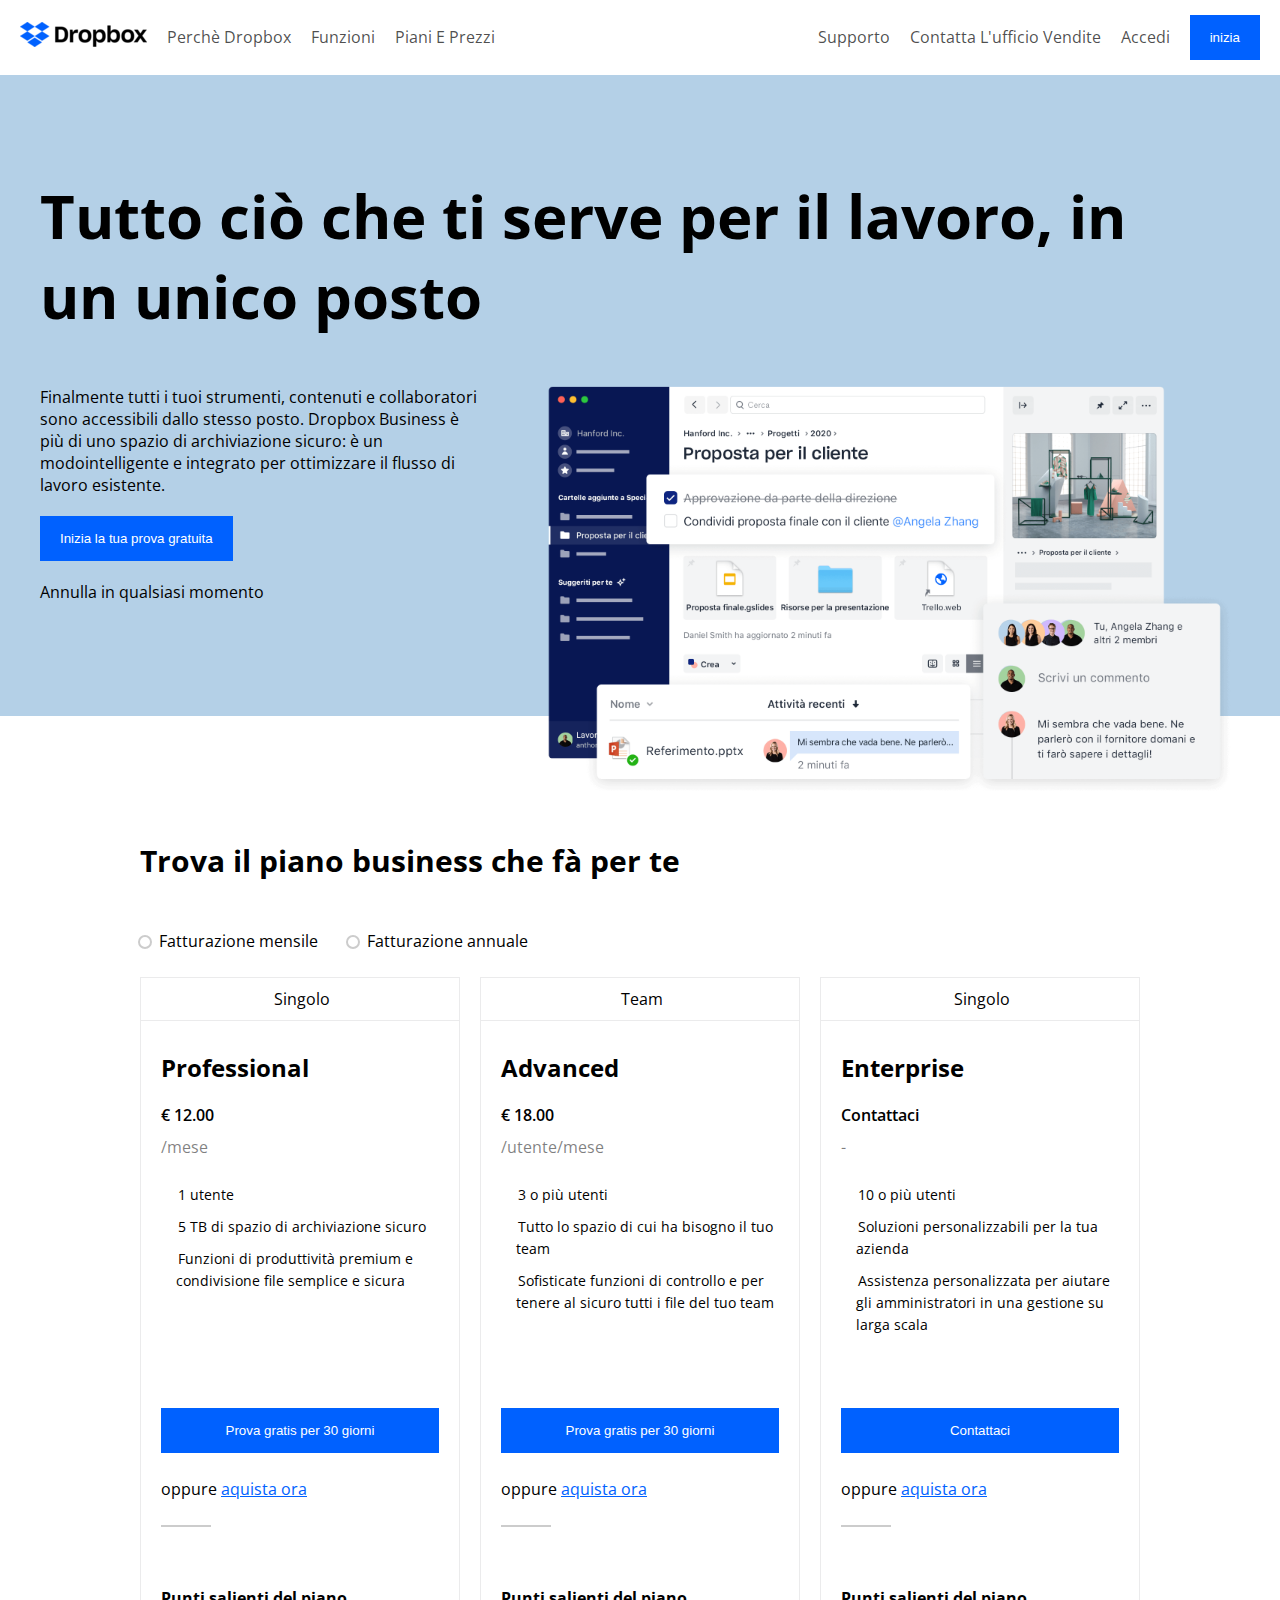
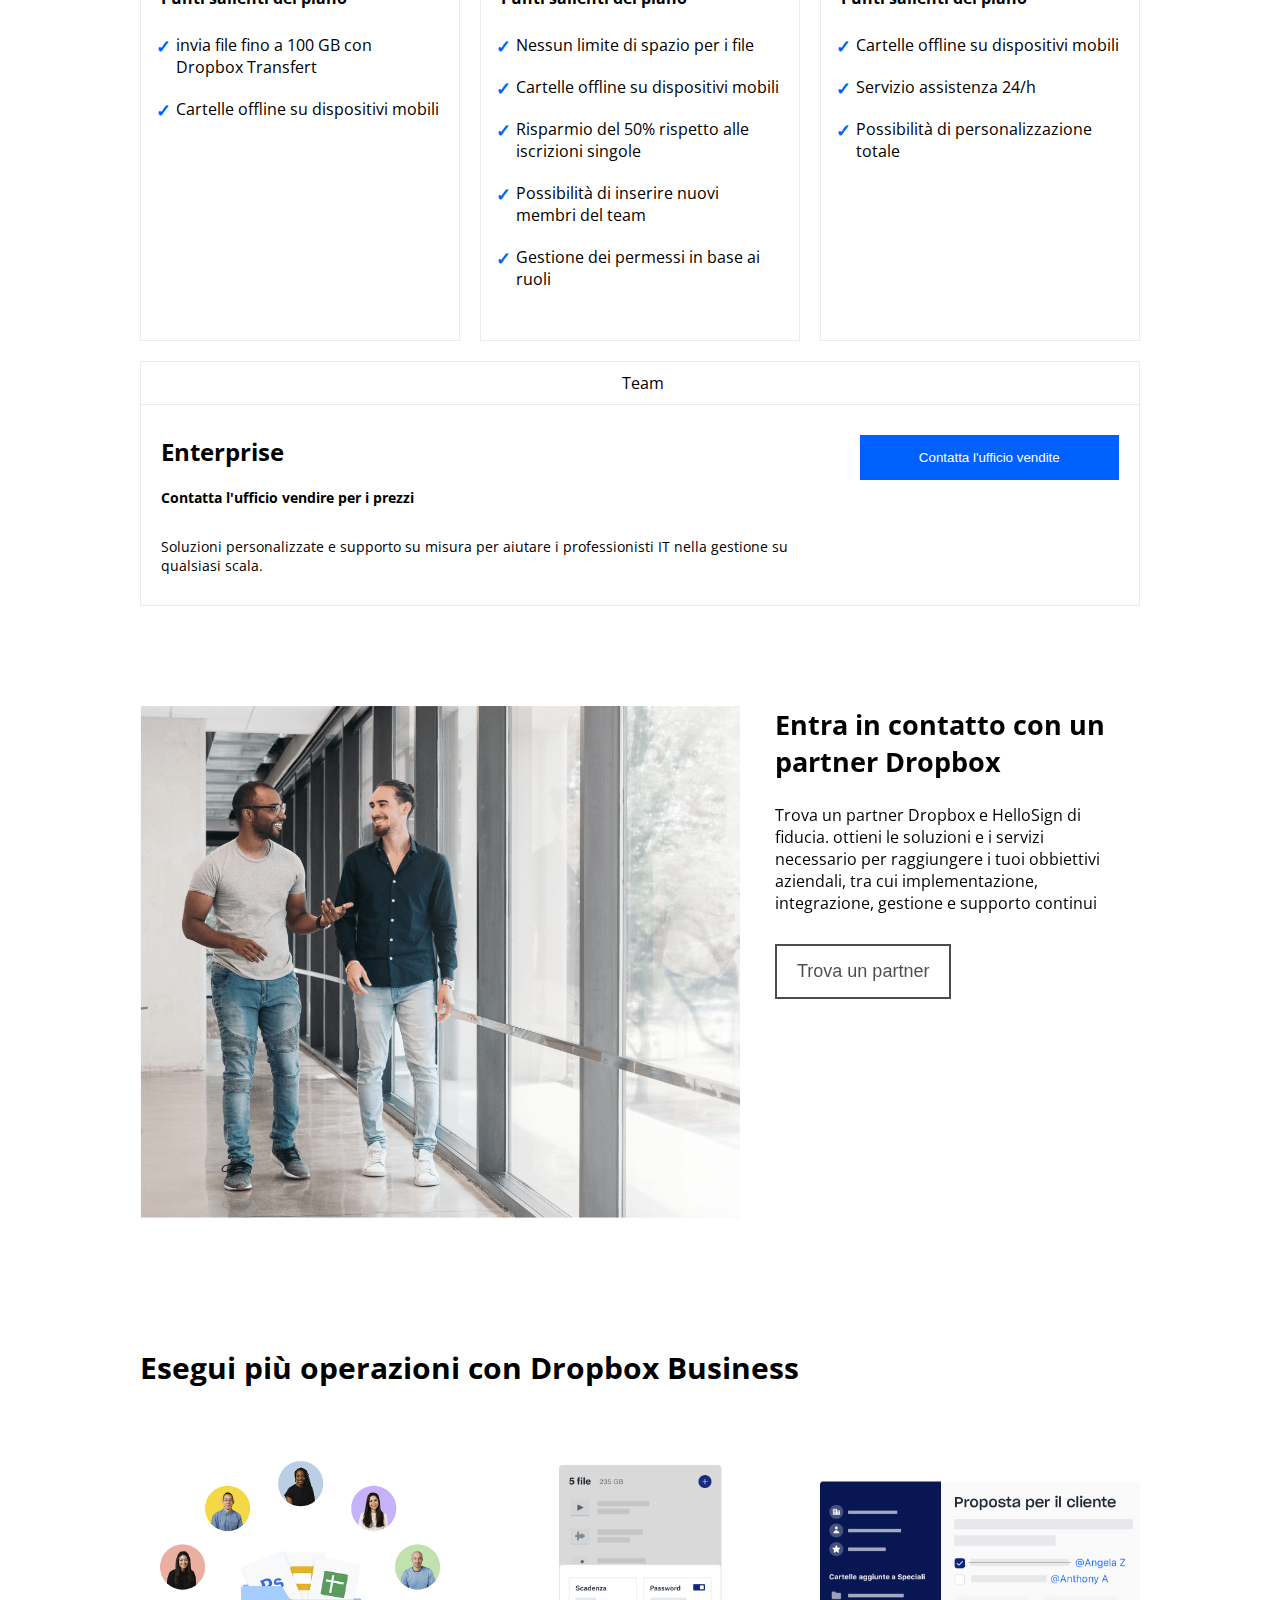
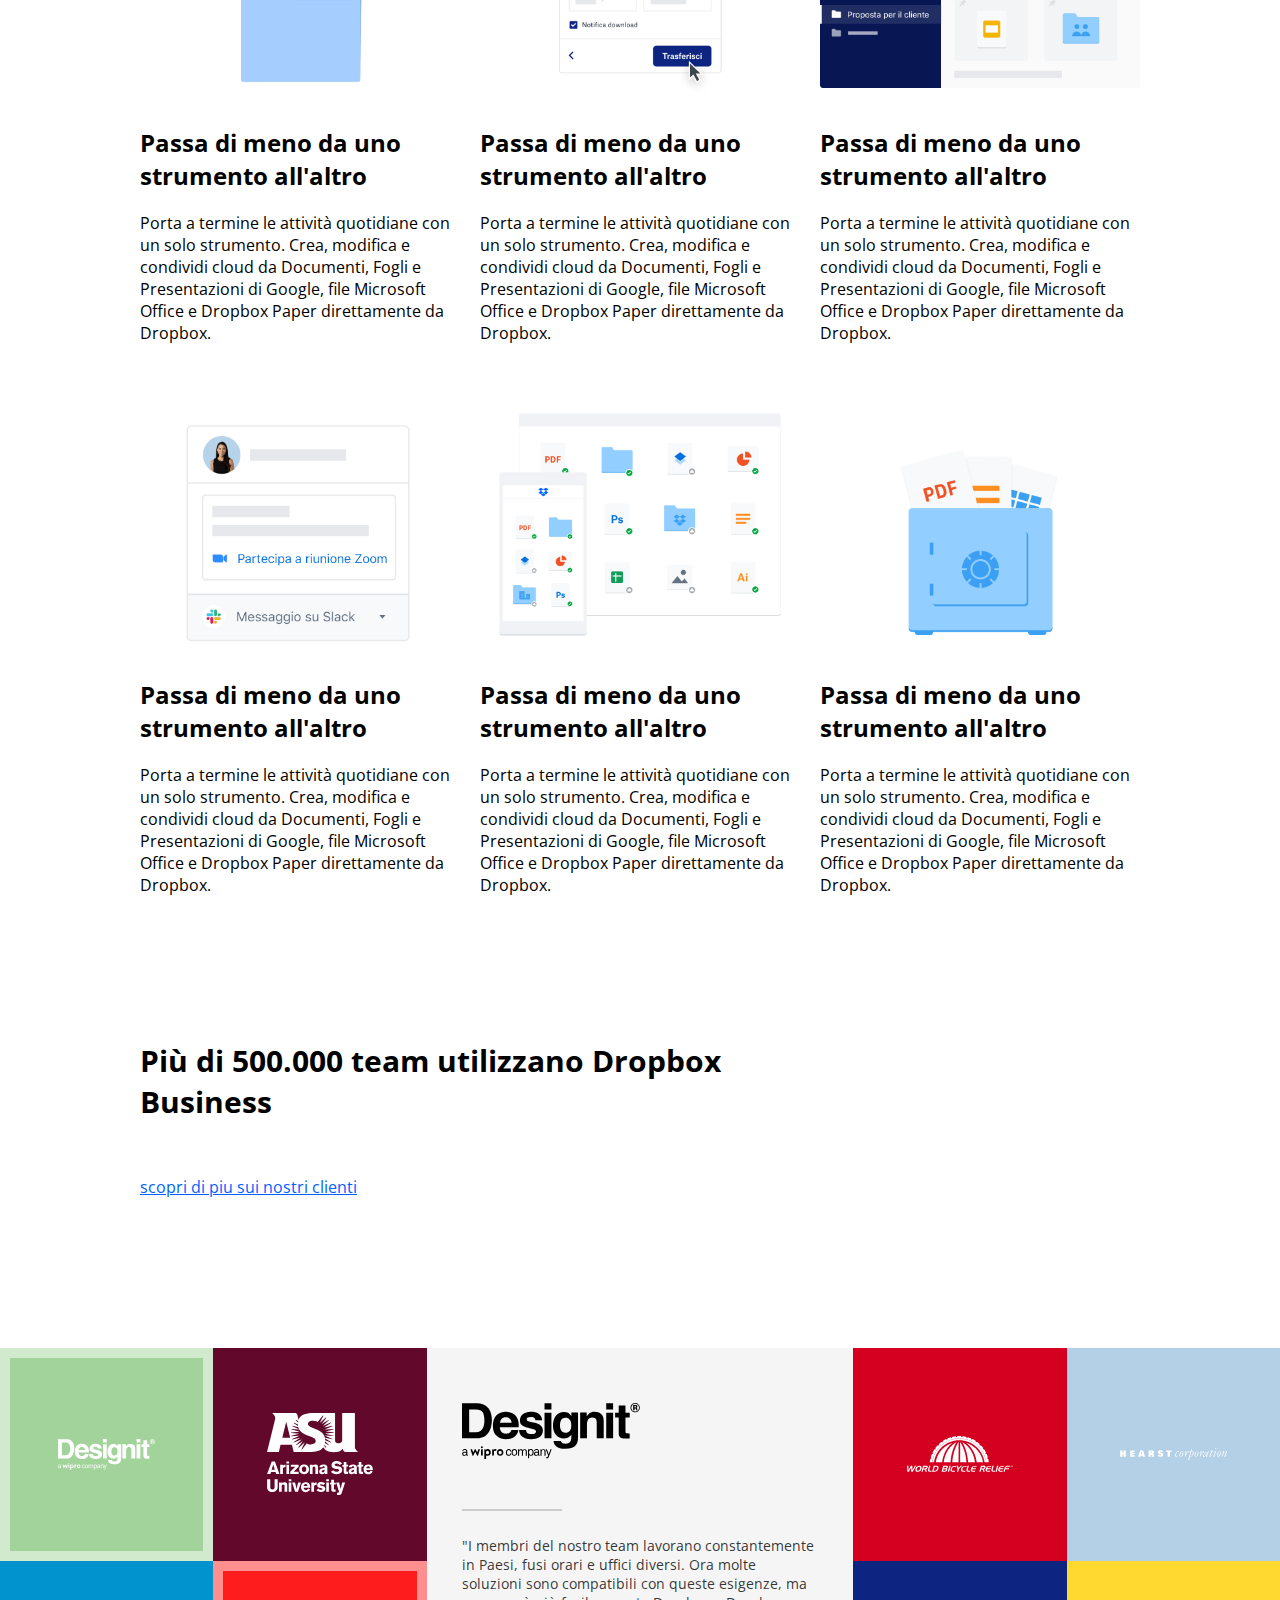
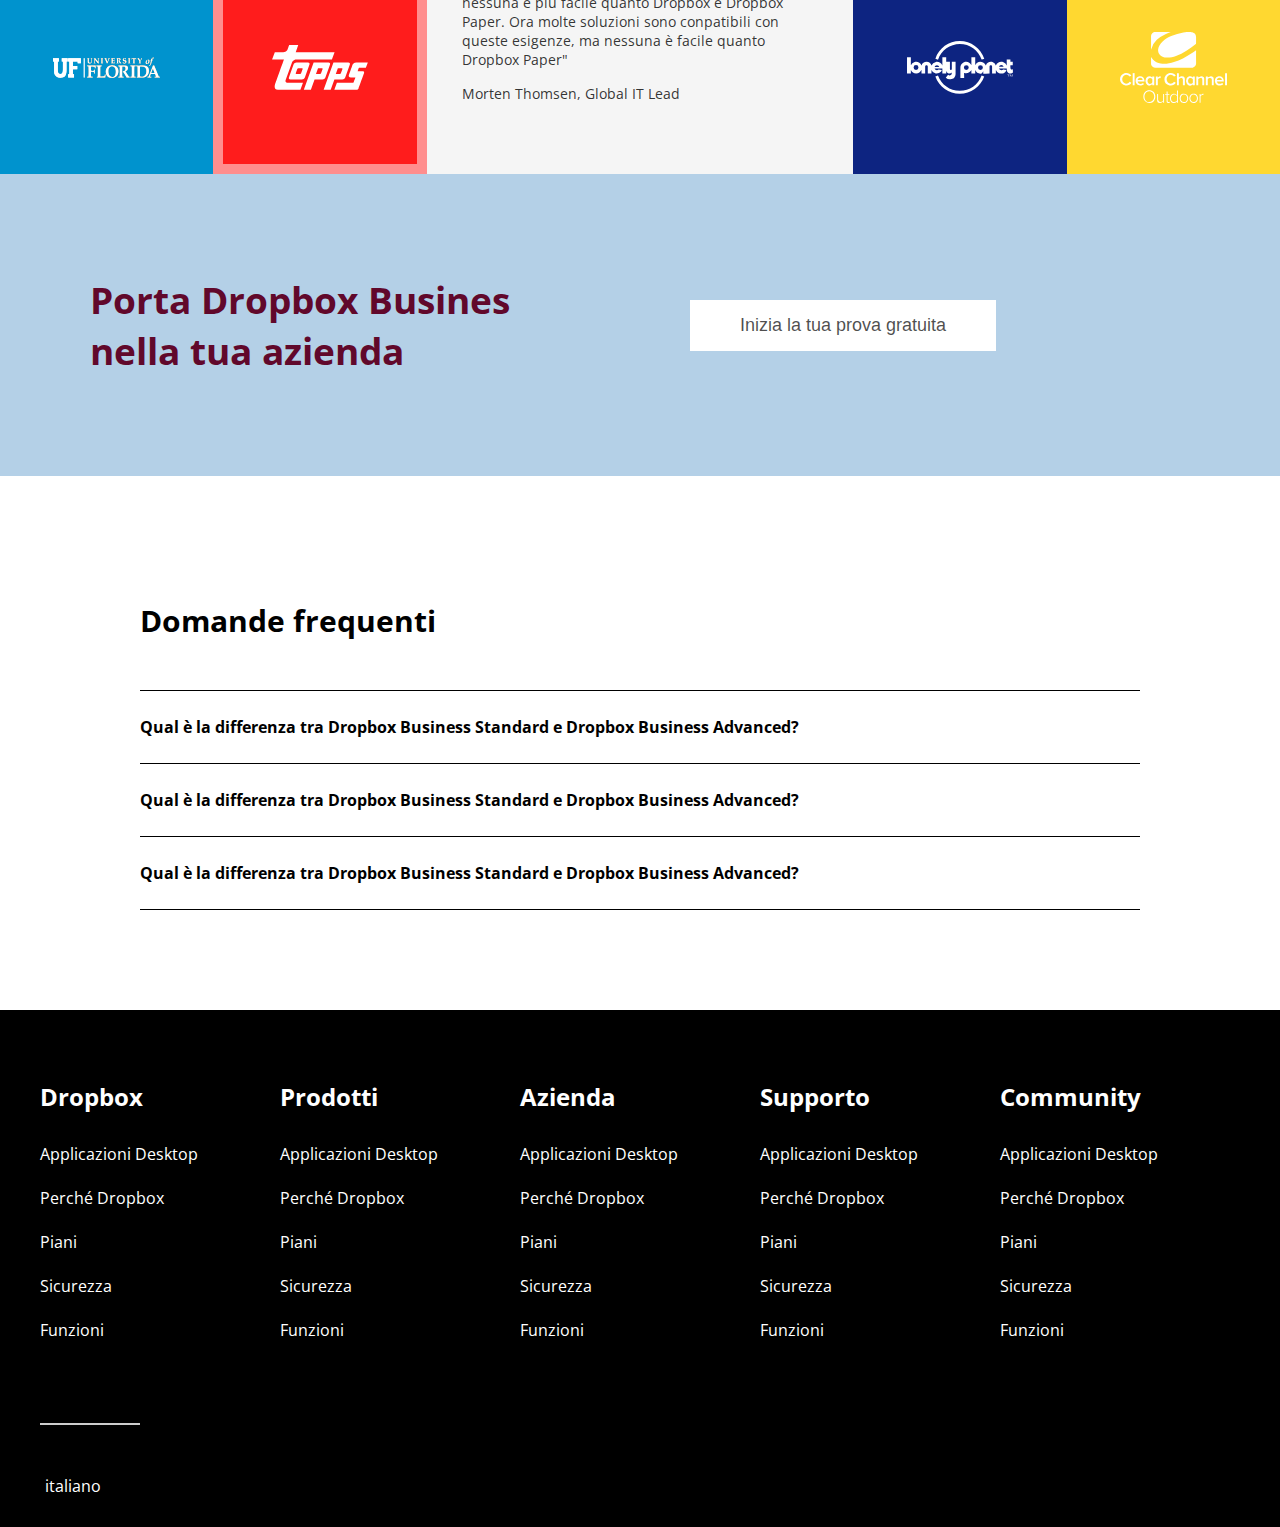
==== commit 25b42b62: "end hidden element header" ====
--- a/bonus/index.html
+++ b/bonus/index.html
@@ -26,65 +26,175 @@
   <body class="debug">
     <header>
       <nav class="page-nav">
-        <ul>
+        <ul class="navigation-header">
           <li>
             <a id="logo" href="#">
               <img src="./img/logo-small.png" alt="logo droapbox" />
             </a>
           </li>
           <li class="hidden-in">
-            <a href="">perchè Dropbox</a>
+            <a class="header-link" href="">perchè Dropbox</a>
             <div class="container-hidden">
               <div class="left-content">
-                <h3 class="hidden-title">titolo</h3>
+                <h3 class="hidden-title">Panoramica</h3>
                 <ul class="hidden">
-                  <li class="active">link</li>
-                  <li>link</li>
-                  <li>link</li>
-                  <li>link</li>
-                  <li>link</li>
+                  <li>
+                    <a href="">ispirati</a>
+                  </li>
+                  <li>
+                    <a href="">cosa dicono i clienti</a>
+                  </li>
+                  <li>
+                    <a href=""> integrazione di app</a>
+                  </li>
+                  <li>
+                    <a href="">risorse</a>
+                  </li>
                 </ul>
               </div>
               <!--container content left-->
               <div class="right-content">
-                <h3 class="hidden-title">titolo</h3>
+                <h3 class="hidden-title">Lavora al meglio con Dropbox</h3>
                 <ul class="hidden">
-                  <li class="active">link</li>
-                  <li>link</li>
-                  <li>link</li>
-                  <li>link</li>
-                  <li>link</li>
-                  <li>link</li>
-                  <li>link</li>
-                  <li>link</li>
-                  <li>link</li>
-                  <li>link</li>
-                  <li>link</li>
-                </ul>
-              </div>
-              <!--container content left-->
+                  <li>
+                    <a href="">condividi file</a>
+                  </li>
+                  <li>
+                    <a href="">archivia e organizza</a>
+                  </li>
+                  <li>
+                    <a href="">sincronizza i tuoi dispositivi</a>
+                  </li>
+                  <li>
+                    <a href="">proteggi i tuoi dati</a>
+                  </li>
+                  <li>
+                    <a href="">sincronizza i dispositivi</a>
+                  </li>
+                  <li>
+                    <a href="">proteggi i dati</a>
+                  </li>
+                  <li>
+                    <a href="">connetti tra loro i membri del team tra loro</a>
+                  </li>
+                  <li>
+                    <a href="">fai avanzare il tuo lavoro</a>
+                  </li>
+                  <li>
+                    <a href="">back-up sempre attivo</a>
+                  </li>
+                  <li>
+                    <a href="">firma un documento</a>
+                  </li>
+                  <li>
+                    <a href="">monitora i dati analitici di un documento</a>
+                  </li>
+                </ul>
+              </div>
+              <!--container content right-->
             </div>
             <!--container hidden-->
           </li>
           <li>
-            <a href="">funzioni</a>
+            <a class="header-link" href="">funzioni</a>
           </li>
-          <li>
-            <a href="">piani e prezzi</a>
+          <li class="hidden-in">
+            <a class="header-link" href="">piani e prezzi</a>
+            <div class="container-hidden">
+              <div class="left-content">
+                <h3 class="hidden-title">Panoramica</h3>
+                <ul class="hidden">
+                  <li>
+                    <a href="">ispirati</a>
+                  </li>
+                  <li>
+                    <a href="">cosa dicono i clienti</a>
+                  </li>
+                  <li>
+                    <a href=""> integrazione di app</a>
+                  </li>
+                  <li>
+                    <a href="">risorse</a>
+                  </li>
+                </ul>
+              </div>
+              <!--container content left-->
+              <div class="right-content">
+                <h3 class="hidden-title">Lavora al meglio con Dropbox</h3>
+                <ul class="hidden">
+                  <li>
+                    <a href="">condividi file</a>
+                  </li>
+                  <li>
+                    <a href="">archivia e organizza</a>
+                  </li>
+                  <li>
+                    <a href="">sincronizza i tuoi dispositivi</a>
+                  </li>
+                  <li>
+                    <a href="">proteggi i tuoi dati</a>
+                  </li>
+                  <li>
+                    <a href="">sincronizza i dispositivi</a>
+                  </li>
+                  <li>
+                    <a href="">proteggi i dati</a>
+                  </li>
+                  <li>
+                    <a href="">connetti tra loro i membri del team tra loro</a>
+                  </li>
+                  <li>
+                    <a href="">fai avanzare il tuo lavoro</a>
+                  </li>
+                  <li>
+                    <a href="">back-up sempre attivo</a>
+                  </li>
+                  <li>
+                    <a href="">firma un documento</a>
+                  </li>
+                  <li>
+                    <a href="">monitora i dati analitici di un documento</a>
+                  </li>
+                </ul>
+              </div>
+              <!--container content right-->
+            </div>
+            <!--container hidden-->
           </li>
         </ul>
       </nav>
       <!--end nav page-->
       <nav class="info">
-        <ul>
-          <li>
-            <a href="">supporto</a>
+        <ul class="navigation-header">
+          <li class="hidden-in">
+            <a class="header-link" href="">supporto</a>
+            <div class="container-hidden">
+              <div class="left-content">
+                <h3 class="hidden-title">Panoramica</h3>
+                <ul class="hidden">
+                  <li>
+                    <a href="">ispirati</a>
+                  </li>
+                  <li>
+                    <a href="">cosa dicono i clienti</a>
+                  </li>
+                  <li>
+                    <a href=""> integrazione di app</a>
+                  </li>
+                  <li>
+                    <a href="">risorse</a>
+                  </li>
+                </ul>
+              </div>
+              <!--container content left-->
+            </div>
+            <!--container hidden-->
           </li>
           <li>
-            <a href="">contatta l'ufficio vendite</a>
+            <a class="header-link" href="">contatta l'ufficio vendite</a>
           </li>
           <li>
-            <a href="">accedi</a>
+            <a class="header-link" href="">accedi</a>
           </li>
           <li>
             <button class="primary">inizia</button>
--- a/bonus/css/style.css
+++ b/bonus/css/style.css
@@ -95,8 +95,11 @@
   position: absolute;
   top: 5rem;
   left: 0;
-  background-color: #fff;
-  display: flex;
+  background-color: #eee;
+  display: flex;
+  opacity: 0;
+
+  transition: opacity 800ms ease-in;
 }
 
 .hidden {
@@ -109,9 +112,18 @@
 }
 
 .hidden li {
+  width: 100%;
+  display: block;
   font-size: 1.4rem;
   margin-left: 0;
-  margin-bottom: 1rem;
+  margin-right: 5rem;
+  margin-bottom: 2rem;
+}
+
+.hidden li a {
+  width: 100%;
+  display: block;
+  margin-right: 5rem;
 }
 
 .hidden li:first-of-type {
@@ -168,7 +180,7 @@
 }
 
 .container-hidden > * {
-  padding-right: 5rem;
+  padding-top: 0.5rem;
   padding-left: 0.8rem;
 }
 
@@ -699,8 +711,14 @@
   transition: top 800ms ease-in-out, opacity 800ms ease-in-out;
 }
 
-header nav ul li:hover a:not(#logo):after {
+header .page-nav ul.navigation-header li:hover a.header-link:after,
+header .info ul.navigation-header li:hover a.header-link:after {
   top: 0.3rem;
+  opacity: 1;
+}
+
+header nav.page-nav ul.navigation-header li:hover .container-hidden,
+header nav.info ul.navigation-header li:hover .container-hidden {
   opacity: 1;
 }
 
@@ -799,11 +817,11 @@
 } */
 
 /*---bonus----*/
-.debug .container-hidden {
+/* .debug .container-hidden {
   border: 1px solid blue;
 }
 
 .debug .container-hidden > * {
   border: 1px solid green;
   background-color: aqua;
-}
+} */
